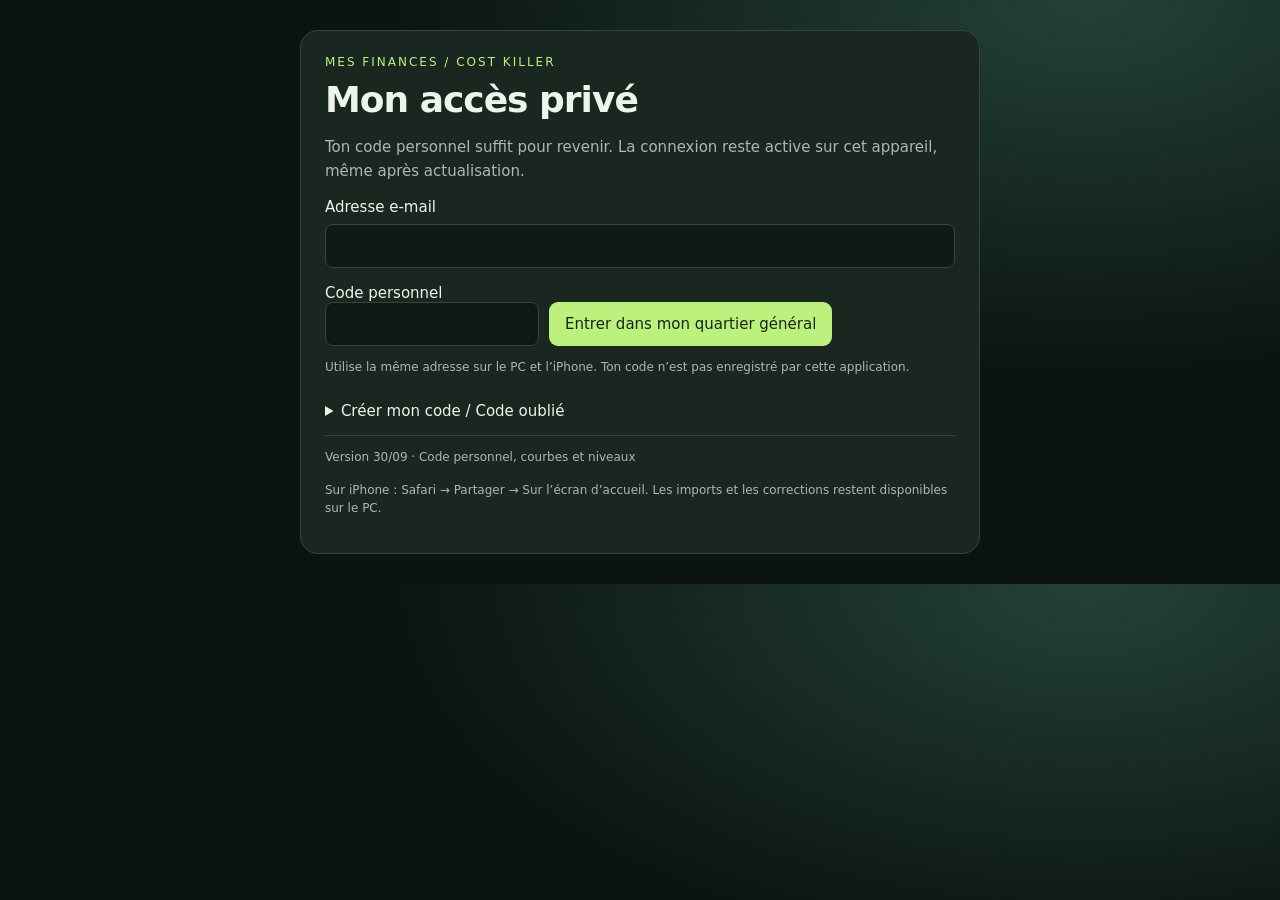
==== finances/index.html @ b9b63da2 "Simplifier la connexion par code et publier les courbes Cost Killer" ====
<!doctype html><html lang="fr"><meta charset="utf-8"><meta name="viewport" content="width=device-width,initial-scale=1,viewport-fit=cover"><title>Mon quartier général · Finance perso</title>
<meta http-equiv="Content-Security-Policy" content="default-src 'self'; script-src 'self' 'unsafe-inline'; style-src 'self' 'unsafe-inline'; connect-src 'self' https://odqbfcjollqjztolwjcs.supabase.co; img-src 'self' data:; object-src 'none'; base-uri 'none'"><meta name="referrer" content="no-referrer"><style>[hidden]{display:none!important}</style><meta name="theme-color" content="#101915">
<meta name="apple-mobile-web-app-capable" content="yes">
<meta name="apple-mobile-web-app-status-bar-style" content="black-translucent">
<meta name="apple-mobile-web-app-title" content="Mes finances">
<link rel="manifest" href="./manifest.webmanifest">
<link rel="apple-touch-icon" href="./apple-touch-icon.png">
<link rel="icon" type="image/png" href="./icon-192.png">
<style>
:root{color-scheme:dark;--bg:#101915;--card:#1a2721;--line:#34463b;--muted:#a8baaf;--mint:#bcf17e;--orange:#ffc180}*{box-sizing:border-box}body{margin:0;background:var(--bg);color:#edf4eb;font:15px system-ui,sans-serif}main{max-width:1360px;margin:auto;padding:32px}header{display:flex;justify-content:space-between;gap:22px;align-items:center}h1{font-size:36px;letter-spacing:-1px;margin:10px 0}h2{font-size:20px;margin:0 0 18px}h3{font-size:16px}p{line-height:1.6;color:var(--muted)}.eyebrow{font-size:12px;color:var(--mint);letter-spacing:2px;text-transform:uppercase}.pill{display:inline-block;border:1px solid var(--line);border-radius:24px;padding:7px 12px;color:var(--mint);font-size:12px}.cards{display:grid;grid-template-columns:repeat(4,1fr);gap:16px;margin:24px 0}.card,section{border:1px solid var(--line);border-radius:18px;padding:24px;background:var(--card)}.value{font-size:30px;font-weight:650;margin:12px 0 6px}.small{font-size:12px;color:var(--muted);line-height:1.5}.accent{color:var(--mint)}.warning{color:var(--orange)}.grid{display:grid;grid-template-columns:1.25fr 1fr;gap:20px;margin-bottom:20px}section{margin-bottom:20px}.grid section{margin:0}button,.button{font:inherit;background:var(--mint);border:0;color:#192415;border-radius:9px;padding:11px 16px;cursor:pointer;text-decoration:none;display:inline-block}button.secondary,.button.secondary{background:transparent;border:1px solid var(--line);color:#edf4eb}select,input{font:inherit;background:#101915;color:#edf4eb;border:1px solid var(--line);padding:9px;border-radius:8px;max-width:100%}.controls{display:flex;gap:10px;align-items:center;flex-wrap:wrap}.row{display:flex;justify-content:space-between;gap:12px;align-items:center}.bar{height:8px;background:#0c1510;border-radius:9px;margin:9px 0 18px;overflow:hidden}.bar i{height:100%;display:block;background:var(--mint)}table{border-collapse:collapse;width:100%;font-size:13px}td,th{text-align:left;border-bottom:1px solid var(--line);padding:12px 9px;vertical-align:top}th{color:var(--muted);font-weight:500}.scroll{overflow:auto;max-height:580px}td.amount{text-align:right;white-space:nowrap}td.label{min-width:240px;max-width:460px}details{border-bottom:1px solid var(--line);padding:12px 0}summary{cursor:pointer;line-height:1.5}#message{position:sticky;top:8px;z-index:3;background:#334b31;border-radius:9px;padding:12px;display:none}.quest{padding:14px 0;border-bottom:1px solid var(--line)}.quest span{font-size:12px;color:var(--orange)}.muted{color:var(--muted)}footer{color:var(--muted);font-size:12px;padding:8px 0 30px}a{color:var(--mint)}@media(max-width:900px){.cards{grid-template-columns:repeat(2,1fr)}.grid{grid-template-columns:1fr}header{align-items:flex-start;flex-direction:column}main{padding:18px}h1{font-size:28px}}

body{background:radial-gradient(ellipse at 85% 0%,#234235 0,transparent 45%),#0c1412}
.command{display:grid;grid-template-columns:1.45fr 1fr;gap:28px;background:linear-gradient(120deg,#203d30,#182723);border-color:#567047;margin-top:24px;position:relative;overflow:hidden}.command h2{font-size:32px;letter-spacing:-1px;margin:12px 0}.rank-icon{font-size:42px;display:inline-grid;place-items:center;width:78px;height:78px;border-radius:22px;background:#bcf17e20;border:1px solid #bcf17e66;color:var(--mint)}.rank-header{display:flex;gap:18px;align-items:center}.xp-track{height:13px;margin:16px 0 10px}.xp-track i{background:linear-gradient(90deg,#59cba2,#c9f788);transition:width .6s}.rank-path{display:flex;gap:8px;flex-wrap:wrap;margin-top:20px}.rank-step{padding:8px 10px;border-radius:8px;color:#a8baaf;border:1px solid #ffffff20;font-size:12px}.rank-step.unlocked{color:var(--mint);background:#bcf17e13;border-color:#bcf17e55}.game-stats{display:grid;grid-template-columns:1fr 1fr;gap:12px;align-content:center}.game-stat{padding:16px;background:#09171166;border-radius:12px}.game-stat strong{font-size:25px;display:block;margin:6px 0}.game-stat .small{font-size:11px}.chart-layout{display:grid;grid-template-columns:minmax(0,2fr) minmax(240px,1fr);gap:20px}.chart-wrap{min-width:0}.finance-chart{width:100%;height:auto;display:block;min-height:200px}.legend{display:flex;gap:18px;flex-wrap:wrap;font-size:12px;margin-bottom:15px}.legend span:before{content:'';display:inline-block;width:9px;height:9px;border-radius:50%;background:var(--series);margin-right:7px}.quest-deck{display:grid;grid-template-columns:repeat(3,minmax(0,1fr));gap:15px}.quest-card{border:1px solid #46624e;border-radius:14px;padding:20px;background:linear-gradient(160deg,#22352b,#17241f);display:flex;flex-direction:column}.quest-card h3{font-size:20px;margin:12px 0 0}.quest-card p{flex:1}.quest-card .button{align-self:flex-start}.quest-number{color:var(--mint);font-size:12px;letter-spacing:2px}.game-note{font-size:12px;color:var(--muted)}.chart-point{cursor:help}.chart-point:hover{r:6}.chart-summary{border-left:2px solid var(--mint);padding-left:18px;margin-top:22px}.chart-summary strong{font-size:24px;display:block;margin-top:6px}
@media(max-width:900px){.command,.chart-layout{grid-template-columns:1fr}.quest-deck{grid-template-columns:1fr}.command h2{font-size:26px}.game-stats{grid-template-columns:repeat(2,minmax(0,1fr))}}@media(prefers-reduced-motion:reduce){.xp-track i{transition:none}}
</style>
<link rel="stylesheet" href="./mobile.css">
<section id="cloud-login" style="max-width:680px;margin:30px auto">
<div class="eyebrow">Mes finances / Cost Killer</div><h1>Mon accès privé</h1>
<p id="login-help">Ton code personnel suffit pour revenir. La connexion reste active sur cet appareil, même après actualisation.</p>
<form id="email-form"><label for="email">Adresse e-mail</label><input id="email" type="email" autocomplete="username" required style="display:block;margin:8px 0 16px;width:100%"><label for="password">Code personnel</label><div class="controls"><input id="password" type="password" autocomplete="current-password" required><button>Entrer dans mon quartier général</button></div><p class="small">Utilise la même adresse sur le PC et l’iPhone. Ton code n’est pas enregistré par cette application.</p></form>
<details id="recover-panel"><summary>Créer mon code / Code oublié</summary><p class="small">Une validation par e-mail permet de choisir ton code une première fois ou de le remplacer. Ensuite, aucun e-mail à chaque connexion. Renseigne ton adresse ci-dessus.</p><button id="recover-code" class="secondary">Recevoir la validation initiale</button></details>
<form id="setup-form" hidden><h2>Choisir mon code personnel</h2><p class="small">Au moins 8 caractères. Tu peux utiliser des chiffres et des lettres.</p><label for="new-code">Nouveau code personnel</label><input id="new-code" type="password" autocomplete="new-password" minlength="8" required style="display:block;margin:8px 0"><label for="confirm-code">Confirmer le code</label><input id="confirm-code" type="password" autocomplete="new-password" minlength="8" required style="display:block;margin:8px 0"><button>Enregistrer mon code</button></form>
<div id="session-tools" hidden><p id="cloud-account"></p><p id="cloud-freshness"></p><div class="controls"><button id="refresh-cloud">Actualiser</button><button id="sync-cloud" hidden>Synchroniser les données du PC</button><button id="change-code" class="secondary">Changer mon code</button><button id="logout-cloud" class="secondary">Déconnexion</button></div></div>
<p class="small">Version 30/09 · Code personnel, courbes et niveaux</p>
<p id="cloud-status" role="status"></p><p class="small">Sur iPhone : Safari → Partager → Sur l’écran d’accueil. Les imports et les corrections restent disponibles sur le PC.</p></section><main id="overview" hidden><header><div><div class="eyebrow">Mes finances / Cost Killer</div><h1>Mon quartier général</h1><p>Comprendre mes dépenses. Faire progresser mon épargne.</p></div><div><span class="pill" id="access-kind">Consultation privée</span><p id="freshness"></p></div></header>

<div class="controls"><label for="month">Période</label><select id="month"></select></div><p id="message" role="status"></p>
<section class="command" aria-label="Progression Cost Killer"><div><div class="eyebrow">Ta campagne · reprendre le contrôle</div><div class="rank-header"><span class="rank-icon" aria-hidden="true">✦</span><div><h2 id="rank-name"></h2><span class="small" id="rank-subtitle"></span></div></div><div class="bar xp-track"><i id="rank-bar"></i></div><div class="row small"><span id="rank-xp"></span><span id="rank-next"></span></div><div class="rank-path" id="rank-path"></div><details><summary class="small">Comment progresser ?</summary><p class="small">Barème d’essai : 20 XP par mois de clôture importé, 10 XP par règle de classement créée (plafond : 200 XP pour les règles). Un mois n’est compté qu’une fois, même avec plusieurs comptes. Les points mesurent le suivi, jamais le montant de tes revenus. Paliers : 0, 100, 300 et 600 XP.</p></details></div><div class="game-stats"><div class="game-stat"><span class="small">MOIS DOCUMENTÉS</span><strong id="game-months"></strong><span class="small">Historique importé</span></div><div class="game-stat"><span class="small">RÈGLES APPRISES</span><strong id="game-rules"></strong><span class="small">Ton classement s’affine</span></div><div class="game-stat"><span class="small">SÉRIE D’ÉPARGNE</span><strong>À confirmer</strong><span class="small">Livrets nécessaires</span></div><div class="game-stat"><span class="small">FUITES COLMATÉES</span><strong>À confirmer</strong><span class="small">Économies réelles à valider</span></div></div></section>
<section><div class="row"><h2>Ton argent en mouvement</h2><span class="pill">12 derniers mois affichés</span></div><div class="chart-layout"><div class="chart-wrap"><div class="legend"><span style="--series:#bcf17e">Ressources</span><span style="--series:#ffc180">Sorties</span><span style="--series:#85bffa">Cible d’épargne 10 %</span></div><div id="game-chart"></div><p id="chart-reading" class="small" role="status">Sélectionne un point pour afficher son montant.</p><p class="small">Le dernier mois peut être incomplet : ne compare pas sa baisse à un mois entier. Sorties hors virements propres, avant remboursements. Les mois incomplets sont signalés dans le détail ci-dessous.</p></div><div><div class="eyebrow">Cap sur l’épargne</div><h2>Chaque mois compte.</h2><p>Observe l’écart entre les ressources et les sorties. La ligne bleue représente ta cible, pas une épargne déjà réalisée.</p><div class="chart-summary"><span class="small">CIBLE SUR LA PÉRIODE SÉLECTIONNÉE</span><strong id="game-target"></strong></div><p class="small" id="game-period"></p></div></div></section>
<section id="priority-quests"><div class="row"><h2>Ton prochain coup à jouer</h2><span class="pill">3 quêtes prioritaires</span></div><div class="quest-deck" id="game-quests"></div><p class="game-note">Les quêtes proposent une vérification : aucun gain n’est comptabilisé avant confirmation.</p></section>
<div class="cards"><div class="card"><div class="small">SOLDE DU DERNIER RELEVÉ</div><div class="value accent" id="balance">—</div><div class="small" id="balanceDate"></div></div><div class="card"><div class="small">RESSOURCES DE LA PÉRIODE</div><div class="value" id="income">—</div><div class="small">Hors virements propres et remboursements d’achats</div></div><div class="card"><div class="small">SORTIES À QUALIFIER / DÉPENSES</div><div class="value" id="expense">—</div><div class="small" id="refund"></div></div><div class="card"><div class="small">OBJECTIF D’ÉPARGNE</div><div class="value accent" id="target">10 %</div><div class="small">10 % des ressources · assiette provisoire</div></div></div>
<div class="grid"><section><div class="row"><h2>Où va l’argent ?</h2><span class="pill">Classement provisoire</span></div><div id="categories"></div><p class="small">Les virements propres sont exclus des dépenses. Les virements sortants non identifiés restent à qualifier.</p></section><section id="mission"><h2>Mission : épargner 10 %</h2><p>Les relevés de livrets sont nécessaires pour valider l’épargne nette et débloquer les séries de mois réussis.</p><div class="row"><span>Virements nets sortants vers comptes propres</span><strong id="savings">—</strong></div><p class="small">Indicateur provisoire : ce montant peut être négatif en cas de retours d’argent. Il ne prouve pas une hausse du patrimoine.</p><div class="bar"><i style="width:0%"></i></div><span class="pill">Progression non certifiée</span><div class="quest"><strong>Fonds d’urgence</strong><p class="small">Objectif à définir.</p></div><div class="quest"><strong>Projet personnel & réduction des abonnements</strong><p class="small">Montant, échéance et cible à définir.</p></div><p class="small">Reste à vivre réel et projection à 30/60/90 jours : à activer après validation des charges et des revenus récurrents.</p></section></div>
<section><h2>Évolution mensuelle</h2><p class="small">Regroupement par date comptable. Les premier et dernier mois calendaires sont partiels. Les remboursements d’achats sont affichés séparément.</p><div class="scroll"><table><thead><tr><th>Mois</th><th>Ressources</th><th>Sorties hors virements propres</th><th>Remboursements achats</th><th>Objectif 10 %</th></tr></thead><tbody id="monthly"></tbody></table></div></section>
<div class="grid"><section id="quests"><h2>Quêtes de vérification</h2><p class="small">Signaux à examiner, sans conclure à une fraude ni à un abonnement inutile.</p><div id="alerts"></div></section><section><h2>Paiements périodiques probables</h2><p class="small">Au moins trois observations. Coût annualisé au dernier montant, sans garantie de reconduction. PayPal peut regrouper plusieurs achats.</p><div id="recurrences"></div></section></div>
<section><h2>Top 10 bénéficiaires des sorties</h2><p class="small">Sur tout l’historique, avant remboursements. Inclut les virements à qualifier : tous les bénéficiaires ne sont pas des marchands.</p><div id="merchants"></div></section>
<section id="ledger"><h2>Opérations</h2><div class="controls"><input id="search" placeholder="Rechercher un marchand ou un libellé" aria-label="Rechercher"><select id="catfilter" aria-label="Filtrer par catégorie"><option value="">Toutes les catégories</option></select><span class="small" id="count"></span></div><p class="small">Les corrections et les imports se font dans l’application sur le PC, puis sont synchronisés ici.</p><div class="scroll"><table><thead><tr><th>Date comptable</th><th>Libellé</th><th>Montant</th><th>Catégorie</th></tr></thead><tbody id="operations"></tbody></table></div></section>
<section><h2>Contrôle des relevés</h2><div class="scroll"><table><thead><tr><th>Relevé</th><th>Solde initial</th><th>Crédits</th><th>Débits</th><th>Solde final</th><th>Écart</th></tr></thead><tbody id="checks"></tbody></table></div></section><footer>Consultation des dernières données synchronisées. Les PDF restent sur le PC. Seul le format de compte courant inspecté est accepté. Les seuils des alertes sont provisoires : doublons possibles sur 3 jours, hausses supérieures à 1 € et 5 %, petits paiements de 5 € ou moins observés au moins trois fois. Aucune action bancaire automatisée.</footer></main><nav hidden id="mobile-nav" aria-label="Navigation principale"><a href="#overview">Vue d’ensemble</a><a href="#mission">Épargne</a><a href="#priority-quests">Quêtes</a><a href="#ledger">Opérations</a></nav>
<script>
const $=s=>document.getElementById(s),esc=s=>String(s??'').replace(/[&<>"']/g,c=>({'&':'&amp;','<':'&lt;','>':'&gt;','"':'&quot;',"'":'&#39;'}[c]));
const euro=n=>new Intl.NumberFormat('fr-FR',{style:'currency',currency:'EUR'}).format((n||0)/100),date=s=>s?s.split('-').reverse().join('/'):'—',month=s=>new Date(s+'-15T12:00:00').toLocaleDateString('fr-FR',{month:'long',year:'numeric'});let data;
function notice(s){$('message').textContent=s;$('message').style.display='block'}

function gameProgress(d){const months=new Set((d.statements||[]).map(s=>s.end.slice(0,7))).size,rules=Math.max(0,Number(d.rules)||0),xp=months*20+Math.min(rules,20)*10;const thresholds=[0,100,300,600],names=['Éclaireur','Gestionnaire','Cost Killer','Bâtisseur'];let index=0;thresholds.forEach((t,i)=>{if(xp>=t)index=i});return {months,rules,xp,level:index+1,name:names[index],names,thresholds,floor:thresholds[index],next:thresholds[index+1]??null};}
function gameChart(entries){if(!entries.length)return '<p>Importe un relevé pour démarrer ta courbe.</p>';const series=[['income','#bcf17e','Ressources'],['expense','#ffc180','Sorties'],['target','#85bffa','Cible 10 %']];const values=entries.flatMap(([,m])=>[m.income||0,m.expense||0,Math.max(0,m.income||0)*.1]);const low=Math.min(0,...values),high=Math.max(100,...values),range=high-low;const x=i=>65+i*630/Math.max(1,entries.length-1),y=v=>220-(v-low)*185/range;
let svg='<svg class="finance-chart" viewBox="0 0 740 270" role="img" aria-label="Évolution mensuelle des ressources, sorties et objectif d’épargne"><title>Montants en euros ; valeurs détaillées dans le tableau Évolution mensuelle</title>';
for(let i=0;i<4;i++){const v=low+range*i/3;svg+=`<line x1="65" x2="705" y1="${y(v)}" y2="${y(v)}" stroke="#ffffff15"/><text x="55" y="${y(v)+4}" text-anchor="end" fill="#a8baaf" font-size="11">${esc(new Intl.NumberFormat('fr-FR',{maximumFractionDigits:0}).format(v/100))} €</text>`;}
for(const [key,color,label] of series){const value=m=>key==='target'?Math.max(0,m.income||0)*.1:(m[key]||0);svg+=`<polyline fill="none" stroke="${color}" stroke-width="3" ${key==='target'?'stroke-dasharray="5 6"':''} points="${entries.map(([,m],i)=>x(i)+','+y(value(m))).join(' ')}"/>`;svg+=entries.map(([k,m],i)=>`<circle class="chart-point" tabindex="0" role="img" aria-label="${esc(month(k)+' : '+label+' '+euro(value(m)))}" cx="${x(i)}" cy="${y(value(m))}" r="4" fill="${color}"><title>${esc(month(k)+' · '+label+' : '+euro(value(m)))}</title></circle>`).join('');}
svg+=entries.map(([k],i)=>`<text x="${x(i)}" y="250" text-anchor="middle" fill="#a8baaf" font-size="10">${k.slice(5)}/${k.slice(2,4)}</text>`).join('');return svg+'</svg>';}
function renderGame(){const p=gameProgress(data);$('rank-name').textContent=`Niveau ${p.level} · ${p.name}`;$('rank-subtitle').textContent='Ton expérience de gestion';$('rank-xp').textContent=p.xp+' XP cumulés';$('rank-next').textContent=p.next?(p.next-p.xp)+' XP avant le prochain niveau':'Dernier palier atteint';const percent=p.next?100*(p.xp-p.floor)/(p.next-p.floor):100;$('rank-bar').style.width=percent+'%';$('rank-bar').parentElement.setAttribute('aria-label',Math.round(percent)+' % vers le prochain niveau');$('rank-path').innerHTML=p.names.map((n,i)=>`<span class="rank-step ${i<p.level?'unlocked':''}">${i+1} · ${n}</span>`).join('');$('game-months').textContent=p.months;$('game-rules').textContent=p.rules;$('game-chart').innerHTML=gameChart(Object.entries(data.monthly).sort(([a],[b])=>a.localeCompare(b)).slice(-12));$('game-chart').onclick=e=>{const point=e.target.closest('.chart-point');if(point)$('chart-reading').textContent=point.getAttribute('aria-label')};$('game-chart').onfocusin=$('game-chart').onclick;$('game-target').textContent=$('target').textContent;$('game-period').textContent=$('month').value?month($('month').value):'Cumul sur tout l’historique';
const selected=$('month').value,ops=data.operations.filter(o=>!selected||o.date.startsWith(selected));const fees=ops.filter(o=>o.amount<0&&/frais bancaires/i.test(o.category)).reduce((a,o)=>a-o.amount,0);const recent=data.alerts.filter(a=>!selected||(a.date||'').startsWith(selected));const q=[['01 · COMPLÉTER LA CARTE','Retrouver tes livrets','Rapprocher les transferts pour mesurer ton épargne réelle et valider la cible de 10 %.','Voir la mission','#mission'],['02 · TRAQUER LES FUITES','Examiner les frais bancaires',fees?euro(fees)+' de frais repérés sur la période. Vérifie leur origine et les possibilités de réduction.':'Vérifie les frais et les paiements périodiques dans ton historique.','Explorer les opérations','#ledger'],['03 · LEVER LE DOUTE',recent.length?recent[0].title:'Faire le point sur tes abonnements',recent.length?recent[0].detail:'Passe en revue les paiements périodiques : lesquels souhaites-tu vraiment conserver ?','Voir les signaux','#quests']];$('game-quests').innerHTML=q.map(([n,t,d,b,href])=>`<article class="quest-card"><span class="quest-number">${esc(n)}</span><h3>${esc(t)}</h3><p class="small">${esc(d)}</p><a class="button secondary" href="${href}">${esc(b)}</a></article>`).join('');}

function render(){const selected=$('month').value;const o=data.operations.filter(o=>!selected||o.date.startsWith(selected));const sum=(kind,sign)=>o.filter(o=>o.kind===kind&&(!sign||o.amount*sign>0)).reduce((s,o)=>s+o.amount,0);const income=sum('income'),spent=-sum('expense',-1),refund=sum('refund');$('balance').textContent=euro(data.balance);$('balanceDate').textContent='Au '+date(data.last_date)+' · ne représente pas le solde en temps réel';$('freshness').textContent=`${data.statements.length} relevés vérifiés · données au ${date(data.last_date)}`;$('income').textContent=euro(income);$('expense').textContent=euro(spent);$('refund').textContent='Remboursements d’achats : '+euro(refund);$('target').textContent=euro(Math.max(0,income)*.1);$('savings').textContent=euro(-sum('transfer'));
const cats={};o.filter(o=>o.kind==='expense'&&o.amount<0).forEach(o=>cats[o.category]=(cats[o.category]||0)-o.amount);$('categories').innerHTML=Object.entries(cats).sort((a,b)=>b[1]-a[1]).map(([k,v])=>`<div class="row"><span>${esc(k)}</span><strong>${euro(v)}</strong></div><div class="bar"><i style="width:${spent?v/spent*100:0}%"></i></div>`).join('')||'<p>Aucune sortie sur cette période.</p>';
$('monthly').innerHTML=Object.entries(data.monthly).map(([k,m])=>`<tr><td>${month(k)}</td><td>${euro(m.income)}</td><td>${euro(m.expense)}</td><td>${euro(m.refund)}</td><td>${euro(Math.max(0,m.income)*.1)}</td></tr>`).join('');
$('alerts').innerHTML=`<div class="quest"><span>PRIORITÉ · DONNÉES</span><h3>Ajouter les relevés de livrets</h3><p class="small">Rapprocher les transferts et vérifier l’épargne nette.</p></div>`+data.alerts.map(a=>`<details><summary>${esc(a.title)} <span class="small">${date(a.date)}</span></summary><p>${esc(a.detail)}</p></details>`).join('');
$('recurrences').innerHTML=data.recurrences.map(r=>`<details><summary>${esc(r.name)}<br><strong>${euro(r.amount)}</strong> <span class="small">· ${esc(r.frequency)} · ${euro(r.annual)}/an ${r.active?'':'· ancienne'}</span></summary><p class="small">Première observation : ${date(r.first)}. ${r.count} observations.</p>${r.history.map(h=>`<div class="row small"><span>${date(h.date)}</span><span>${euro(h.amount)}</span></div>`).join('')}</details>`).join('');
$('merchants').innerHTML=Object.entries(data.merchants).map(([k,v])=>`<div class="row quest"><span>${esc(k)}</span><strong>${euro(v)}</strong></div>`).join('');
$('checks').innerHTML=data.statements.map(s=>`<tr><td>${date(s.end)}</td><td>${euro(s.opening)}</td><td>${euro(s.credit)}</td><td>${euro(s.debit)}</td><td>${euro(s.closing)}</td><td class="accent">${euro(s.opening+s.credit-s.debit-s.closing)}</td></tr>`).join('');renderOps();renderGame()}
function renderOps(){const query=$('search').value.toLocaleLowerCase('fr'),category=$('catfilter').value,selected=$('month').value;const ops=data.operations.filter(o=>(!selected||o.date.startsWith(selected))&&(!category||o.category===category)&&o.label.toLocaleLowerCase('fr').includes(query)).reverse();$('count').textContent=`${ops.length} opérations · ${data.rules} règles apprises`;$('operations').innerHTML=ops.map(o=>`<tr><td>${date(o.date)}<div class="small">Op. ${date(o.operation_date)}<br>Valeur ${date(o.value_date)}</div></td><td class="label">${esc(o.merchant)}<details><summary class="small">Détail du relevé</summary>${esc(o.label)}</details></td><td class="amount ${o.amount>=0?'accent':''}">${euro(o.amount)}</td><td><select disabled aria-label="Catégorie de l’opération ${o.id}" data-id="${o.id}">${data.category_options.map(c=>`<option${c===o.category?' selected':''}>${esc(c)}</option>`).join('')}</select></td></tr>`).join('')}
</script><script src="./config.js"></script><script src="./client.js"></script><script src="./ui.js"></script></html>
---- finances/mobile.css ----
html{scroll-behavior:smooth;scroll-padding-top:20px}main{padding-bottom:110px}.grid>*{min-width:0}button,.button,select,input{min-height:44px}#mobile-nav{display:flex;gap:8px;position:fixed;bottom:16px;left:50%;transform:translateX(-50%);background:#18281ff5;border:1px solid var(--line);border-radius:18px;padding:8px;z-index:5;box-shadow:0 8px 30px #0006}#mobile-nav a{color:var(--muted);text-decoration:none;text-align:center;padding:10px 20px;border-radius:11px;font-size:13px}#mobile-nav a:hover,#mobile-nav a:focus{background:#34463b;color:var(--mint)}#install-panel{margin:20px 0;padding:18px;border:1px solid var(--line);border-radius:14px}#install-panel summary{color:var(--mint)}#install-panel p{margin:10px 0}#connection{display:none;background:#503b24;border:1px solid #90704a;padding:15px;border-radius:12px;margin:18px 0}#connection.visible{display:block}#connection button{margin-left:10px}#private-url{word-break:break-all}#startdeck-help{font-size:14px}#install-native[hidden]{display:none}.mobile-only{display:none}
@media(max-width:600px){main{padding:calc(18px + env(safe-area-inset-top)) 16px calc(105px + env(safe-area-inset-bottom))}h1{font-size:30px}header p{margin:8px 0}.cards{gap:10px}.card{padding:15px 12px}.value{font-size:clamp(21px,6vw,27px)}.small{font-size:12px}.card .small{overflow-wrap:anywhere}.grid{gap:14px}section{padding:18px;border-radius:15px}input,select{font-size:16px}#search,#catfilter{width:100%}.row{align-items:flex-start}.row>span{min-width:0;overflow-wrap:anywhere}.row>strong{flex-shrink:0}#mobile-nav{bottom:calc(9px + env(safe-area-inset-bottom));width:calc(100% - 24px);justify-content:space-around;gap:0}#mobile-nav a{padding:10px 7px;flex:1;font-size:12px}.mobile-only{display:block}#ledger .scroll{max-height:none;overflow:visible}#ledger table,#ledger tbody{display:block}#ledger thead{display:none}#ledger tr{display:grid;grid-template-columns:1fr auto;border:1px solid var(--line);border-radius:12px;margin:12px 0;padding:12px;gap:8px}#ledger td{display:block;border:0;padding:0;min-width:0;max-width:none}#ledger td:nth-child(1){grid-column:1;font-size:12px;color:var(--muted)}#ledger td:nth-child(1) .small{display:none}#ledger td:nth-child(2){grid-column:1 / -1;grid-row:2;overflow-wrap:anywhere}#ledger td:nth-child(3){grid-column:2;grid-row:1;font-weight:650}#ledger td:nth-child(4){grid-column:1 / -1;grid-row:3}#ledger select{width:100%}#ledger details{padding:8px 0}#message{top:env(safe-area-inset-top)}#install-panel .controls button{width:100%}}
@media(prefers-reduced-motion:reduce){html{scroll-behavior:auto}}

.cards{grid-template-columns:repeat(4,minmax(0,1fr))}.card{min-width:0}@media(max-width:900px){.cards{grid-template-columns:repeat(2,minmax(0,1fr))}}
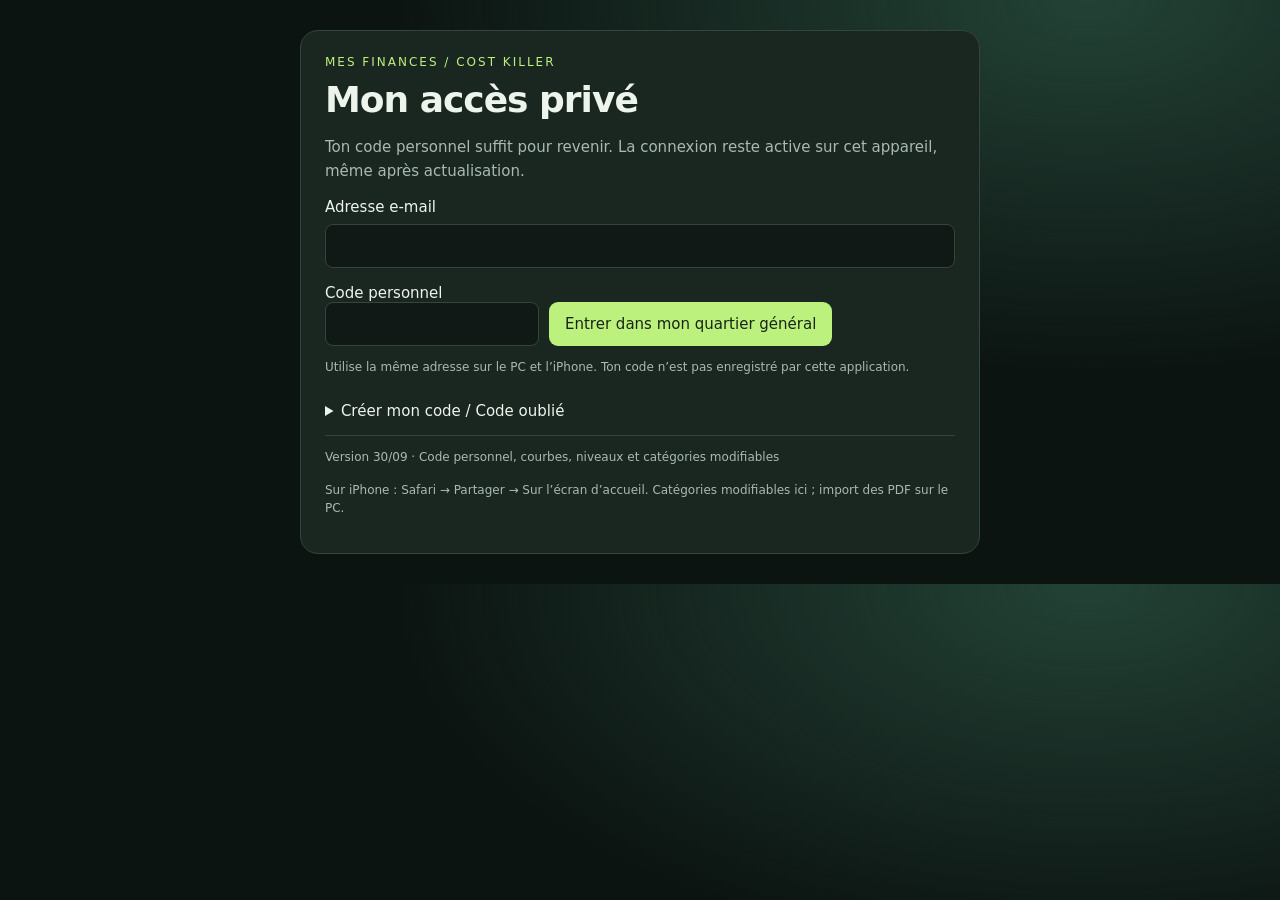
==== commit 00682828: "Clarify mobile categorization help" ====
--- a/finances/index.html
+++ b/finances/index.html
@@ -21,8 +21,8 @@
 <details id="recover-panel"><summary>Créer mon code / Code oublié</summary><p class="small">Une validation par e-mail permet de choisir ton code une première fois ou de le remplacer. Ensuite, aucun e-mail à chaque connexion. Renseigne ton adresse ci-dessus.</p><button id="recover-code" class="secondary">Recevoir la validation initiale</button></details>
 <form id="setup-form" hidden><h2>Choisir mon code personnel</h2><p class="small">Au moins 8 caractères. Tu peux utiliser des chiffres et des lettres.</p><label for="new-code">Nouveau code personnel</label><input id="new-code" type="password" autocomplete="new-password" minlength="8" required style="display:block;margin:8px 0"><label for="confirm-code">Confirmer le code</label><input id="confirm-code" type="password" autocomplete="new-password" minlength="8" required style="display:block;margin:8px 0"><button>Enregistrer mon code</button></form>
 <div id="session-tools" hidden><p id="cloud-account"></p><p id="cloud-freshness"></p><div class="controls"><button id="refresh-cloud">Actualiser</button><button id="sync-cloud" hidden>Synchroniser les données du PC</button><button id="change-code" class="secondary">Changer mon code</button><button id="logout-cloud" class="secondary">Déconnexion</button></div></div>
-<p class="small">Version 30/09 · Code personnel, courbes et niveaux</p>
-<p id="cloud-status" role="status"></p><p class="small">Sur iPhone : Safari → Partager → Sur l’écran d’accueil. Les imports et les corrections restent disponibles sur le PC.</p></section><main id="overview" hidden><header><div><div class="eyebrow">Mes finances / Cost Killer</div><h1>Mon quartier général</h1><p>Comprendre mes dépenses. Faire progresser mon épargne.</p></div><div><span class="pill" id="access-kind">Consultation privée</span><p id="freshness"></p></div></header>
+<p class="small">Version 30/09 · Code personnel, courbes, niveaux et catégories modifiables</p>
+<p id="cloud-status" role="status"></p><p class="small">Sur iPhone : Safari → Partager → Sur l’écran d’accueil. Catégories modifiables ici ; import des PDF sur le PC.</p></section><main id="overview" hidden><header><div><div class="eyebrow">Mes finances / Cost Killer</div><h1>Mon quartier général</h1><p>Comprendre mes dépenses. Faire progresser mon épargne.</p></div><div><span class="pill" id="access-kind">Consultation privée</span><p id="freshness"></p></div></header>
 
 <div class="controls"><label for="month">Période</label><select id="month"></select></div><p id="message" role="status"></p>
 <section class="command" aria-label="Progression Cost Killer"><div><div class="eyebrow">Ta campagne · reprendre le contrôle</div><div class="rank-header"><span class="rank-icon" aria-hidden="true">✦</span><div><h2 id="rank-name"></h2><span class="small" id="rank-subtitle"></span></div></div><div class="bar xp-track"><i id="rank-bar"></i></div><div class="row small"><span id="rank-xp"></span><span id="rank-next"></span></div><div class="rank-path" id="rank-path"></div><details><summary class="small">Comment progresser ?</summary><p class="small">Barème d’essai : 20 XP par mois de clôture importé, 10 XP par règle de classement créée (plafond : 200 XP pour les règles). Un mois n’est compté qu’une fois, même avec plusieurs comptes. Les points mesurent le suivi, jamais le montant de tes revenus. Paliers : 0, 100, 300 et 600 XP.</p></details></div><div class="game-stats"><div class="game-stat"><span class="small">MOIS DOCUMENTÉS</span><strong id="game-months"></strong><span class="small">Historique importé</span></div><div class="game-stat"><span class="small">RÈGLES APPRISES</span><strong id="game-rules"></strong><span class="small">Ton classement s’affine</span></div><div class="game-stat"><span class="small">SÉRIE D’ÉPARGNE</span><strong>À confirmer</strong><span class="small">Livrets nécessaires</span></div><div class="game-stat"><span class="small">FUITES COLMATÉES</span><strong>À confirmer</strong><span class="small">Économies réelles à valider</span></div></div></section>
@@ -33,9 +33,9 @@
 <section><h2>Évolution mensuelle</h2><p class="small">Regroupement par date comptable. Les premier et dernier mois calendaires sont partiels. Les remboursements d’achats sont affichés séparément.</p><div class="scroll"><table><thead><tr><th>Mois</th><th>Ressources</th><th>Sorties hors virements propres</th><th>Remboursements achats</th><th>Objectif 10 %</th></tr></thead><tbody id="monthly"></tbody></table></div></section>
 <div class="grid"><section id="quests"><h2>Quêtes de vérification</h2><p class="small">Signaux à examiner, sans conclure à une fraude ni à un abonnement inutile.</p><div id="alerts"></div></section><section><h2>Paiements périodiques probables</h2><p class="small">Au moins trois observations. Coût annualisé au dernier montant, sans garantie de reconduction. PayPal peut regrouper plusieurs achats.</p><div id="recurrences"></div></section></div>
 <section><h2>Top 10 bénéficiaires des sorties</h2><p class="small">Sur tout l’historique, avant remboursements. Inclut les virements à qualifier : tous les bénéficiaires ne sont pas des marchands.</p><div id="merchants"></div></section>
-<section id="ledger"><h2>Opérations</h2><div class="controls"><input id="search" placeholder="Rechercher un marchand ou un libellé" aria-label="Rechercher"><select id="catfilter" aria-label="Filtrer par catégorie"><option value="">Toutes les catégories</option></select><span class="small" id="count"></span></div><p class="small">Les corrections et les imports se font dans l’application sur le PC, puis sont synchronisés ici.</p><div class="scroll"><table><thead><tr><th>Date comptable</th><th>Libellé</th><th>Montant</th><th>Catégorie</th></tr></thead><tbody id="operations"></tbody></table></div></section>
+<section id="ledger"><h2>Opérations</h2><div class="controls"><input id="search" placeholder="Rechercher un marchand ou un libellé" aria-label="Rechercher"><select id="catfilter" aria-label="Filtrer par catégorie"><option value="">Toutes les catégories</option></select><span class="small" id="count"></span></div><p class="small">Choisis une catégorie sur chaque opération : la correction est enregistrée dans ton compte privé. Le PC récupère ces corrections et apprend les règles à la prochaine synchronisation.</p><div class="scroll"><table><thead><tr><th>Date comptable</th><th>Libellé</th><th>Montant</th><th>Catégorie</th></tr></thead><tbody id="operations"></tbody></table></div></section>
 <section><h2>Contrôle des relevés</h2><div class="scroll"><table><thead><tr><th>Relevé</th><th>Solde initial</th><th>Crédits</th><th>Débits</th><th>Solde final</th><th>Écart</th></tr></thead><tbody id="checks"></tbody></table></div></section><footer>Consultation des dernières données synchronisées. Les PDF restent sur le PC. Seul le format de compte courant inspecté est accepté. Les seuils des alertes sont provisoires : doublons possibles sur 3 jours, hausses supérieures à 1 € et 5 %, petits paiements de 5 € ou moins observés au moins trois fois. Aucune action bancaire automatisée.</footer></main><nav hidden id="mobile-nav" aria-label="Navigation principale"><a href="#overview">Vue d’ensemble</a><a href="#mission">Épargne</a><a href="#priority-quests">Quêtes</a><a href="#ledger">Opérations</a></nav>
-<script>
+<script>const LOCAL_TOKEN="__LOCAL_TOKEN__";const CATEGORY_KINDS={"À classer": "expense", "Crédits / prêt à la consommation": "expense", "Alimentation": "expense", "Transport": "expense", "Abonnements": "expense", "Loisirs": "expense", "Santé": "expense", "Achats / équipement": "expense", "Assurances": "expense", "Frais bancaires": "expense", "Impôts / taxes": "expense", "Trading / à qualifier": "expense", "Virement sortant / à qualifier": "expense", "Virements internes / épargne": "transfer", "Virements propres / à confirmer": "transfer", "Ressources / sociétés à qualifier": "income", "Hors périmètre personnel": "excluded", "Revenus / à qualifier": "income", "Remboursements santé": "income", "Dépôts espèces / à qualifier": "income", "Remboursements achats": "refund"};
 const $=s=>document.getElementById(s),esc=s=>String(s??'').replace(/[&<>"']/g,c=>({'&':'&amp;','<':'&lt;','>':'&gt;','"':'&quot;',"'":'&#39;'}[c]));
 const euro=n=>new Intl.NumberFormat('fr-FR',{style:'currency',currency:'EUR'}).format((n||0)/100),date=s=>s?s.split('-').reverse().join('/'):'—',month=s=>new Date(s+'-15T12:00:00').toLocaleDateString('fr-FR',{month:'long',year:'numeric'});let data;
 function notice(s){$('message').textContent=s;$('message').style.display='block'}
@@ -56,5 +56,5 @@
 $('recurrences').innerHTML=data.recurrences.map(r=>`<details><summary>${esc(r.name)}<br><strong>${euro(r.amount)}</strong> <span class="small">· ${esc(r.frequency)} · ${euro(r.annual)}/an ${r.active?'':'· ancienne'}</span></summary><p class="small">Première observation : ${date(r.first)}. ${r.count} observations.</p>${r.history.map(h=>`<div class="row small"><span>${date(h.date)}</span><span>${euro(h.amount)}</span></div>`).join('')}</details>`).join('');
 $('merchants').innerHTML=Object.entries(data.merchants).map(([k,v])=>`<div class="row quest"><span>${esc(k)}</span><strong>${euro(v)}</strong></div>`).join('');
 $('checks').innerHTML=data.statements.map(s=>`<tr><td>${date(s.end)}</td><td>${euro(s.opening)}</td><td>${euro(s.credit)}</td><td>${euro(s.debit)}</td><td>${euro(s.closing)}</td><td class="accent">${euro(s.opening+s.credit-s.debit-s.closing)}</td></tr>`).join('');renderOps();renderGame()}
-function renderOps(){const query=$('search').value.toLocaleLowerCase('fr'),category=$('catfilter').value,selected=$('month').value;const ops=data.operations.filter(o=>(!selected||o.date.startsWith(selected))&&(!category||o.category===category)&&o.label.toLocaleLowerCase('fr').includes(query)).reverse();$('count').textContent=`${ops.length} opérations · ${data.rules} règles apprises`;$('operations').innerHTML=ops.map(o=>`<tr><td>${date(o.date)}<div class="small">Op. ${date(o.operation_date)}<br>Valeur ${date(o.value_date)}</div></td><td class="label">${esc(o.merchant)}<details><summary class="small">Détail du relevé</summary>${esc(o.label)}</details></td><td class="amount ${o.amount>=0?'accent':''}">${euro(o.amount)}</td><td><select disabled aria-label="Catégorie de l’opération ${o.id}" data-id="${o.id}">${data.category_options.map(c=>`<option${c===o.category?' selected':''}>${esc(c)}</option>`).join('')}</select></td></tr>`).join('')}
+function renderOps(){const query=$('search').value.toLocaleLowerCase('fr'),category=$('catfilter').value,selected=$('month').value;const ops=data.operations.filter(o=>(!selected||o.date.startsWith(selected))&&(!category||o.category===category)&&o.label.toLocaleLowerCase('fr').includes(query)).reverse();$('count').textContent=`${ops.length} opérations · ${data.rules} règles apprises`;$('operations').innerHTML=ops.map(o=>`<tr><td>${date(o.date)}<div class="small">Op. ${date(o.operation_date)}<br>Valeur ${date(o.value_date)}</div></td><td class="label">${esc(o.merchant)}<details><summary class="small">Détail du relevé</summary>${esc(o.label)}</details></td><td class="amount ${o.amount>=0?'accent':''}">${euro(o.amount)}</td><td><select aria-label="Catégorie de l’opération ${o.id}" data-id="${o.id}">${data.category_options.map(c=>`<option${c===o.category?' selected':''}>${esc(c)}</option>`).join('')}</select></td></tr>`).join('')}
 </script><script src="./config.js"></script><script src="./client.js"></script><script src="./ui.js"></script></html>
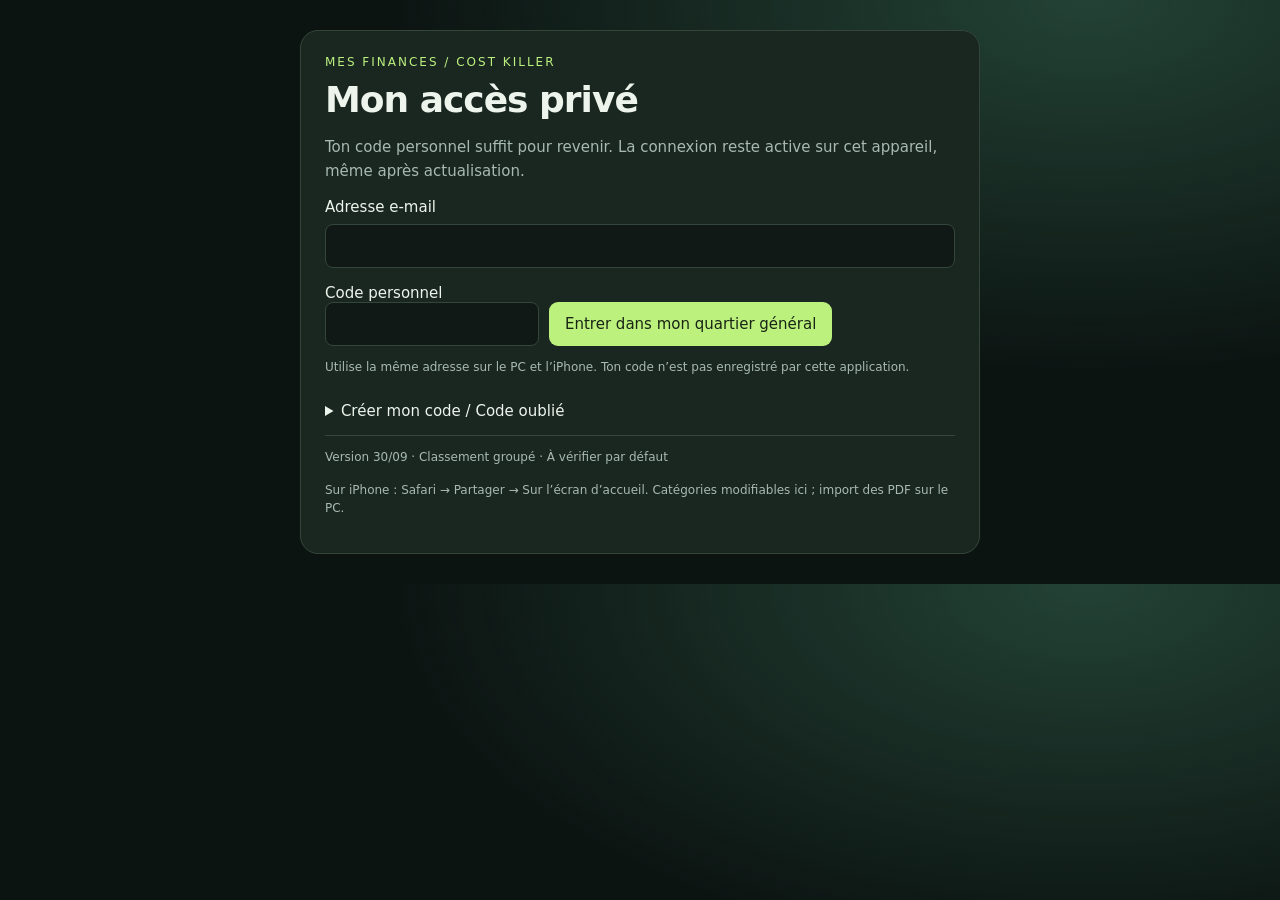
==== commit eaaa5f50: "Default to pending review and categorize matching unclassified operations" ====
--- a/finances/index.html
+++ b/finances/index.html
@@ -21,7 +21,7 @@
 <details id="recover-panel"><summary>Créer mon code / Code oublié</summary><p class="small">Une validation par e-mail permet de choisir ton code une première fois ou de le remplacer. Ensuite, aucun e-mail à chaque connexion. Renseigne ton adresse ci-dessus.</p><button id="recover-code" class="secondary">Recevoir la validation initiale</button></details>
 <form id="setup-form" hidden><h2>Choisir mon code personnel</h2><p class="small">Au moins 8 caractères. Tu peux utiliser des chiffres et des lettres.</p><label for="new-code">Nouveau code personnel</label><input id="new-code" type="password" autocomplete="new-password" minlength="8" required style="display:block;margin:8px 0"><label for="confirm-code">Confirmer le code</label><input id="confirm-code" type="password" autocomplete="new-password" minlength="8" required style="display:block;margin:8px 0"><button>Enregistrer mon code</button></form>
 <div id="session-tools" hidden><p id="cloud-account"></p><p id="cloud-freshness"></p><div class="controls"><button id="refresh-cloud">Actualiser</button><button id="sync-cloud" hidden>Synchroniser les données du PC</button><button id="change-code" class="secondary">Changer mon code</button><button id="logout-cloud" class="secondary">Déconnexion</button></div></div>
-<p class="small">Version 30/09 · Code personnel, courbes, niveaux et catégories modifiables</p>
+<p class="small">Version 30/09 · Classement groupé · À vérifier par défaut</p>
 <p id="cloud-status" role="status"></p><p class="small">Sur iPhone : Safari → Partager → Sur l’écran d’accueil. Catégories modifiables ici ; import des PDF sur le PC.</p></section><main id="overview" hidden><header><div><div class="eyebrow">Mes finances / Cost Killer</div><h1>Mon quartier général</h1><p>Comprendre mes dépenses. Faire progresser mon épargne.</p></div><div><span class="pill" id="access-kind">Consultation privée</span><p id="freshness"></p></div></header>
 
 <div class="controls"><label for="month">Période</label><select id="month"></select></div><p id="message" role="status"></p>
@@ -33,7 +33,7 @@
 <section><h2>Évolution mensuelle</h2><p class="small">Regroupement par date comptable. Les premier et dernier mois calendaires sont partiels. Les remboursements d’achats sont affichés séparément.</p><div class="scroll"><table><thead><tr><th>Mois</th><th>Ressources</th><th>Sorties hors virements propres</th><th>Remboursements achats</th><th>Objectif 10 %</th></tr></thead><tbody id="monthly"></tbody></table></div></section>
 <div class="grid"><section id="quests"><h2>Quêtes de vérification</h2><p class="small">Signaux à examiner, sans conclure à une fraude ni à un abonnement inutile.</p><div id="alerts"></div></section><section><h2>Paiements périodiques probables</h2><p class="small">Au moins trois observations. Coût annualisé au dernier montant, sans garantie de reconduction. PayPal peut regrouper plusieurs achats.</p><div id="recurrences"></div></section></div>
 <section><h2>Top 10 bénéficiaires des sorties</h2><p class="small">Sur tout l’historique, avant remboursements. Inclut les virements à qualifier : tous les bénéficiaires ne sont pas des marchands.</p><div id="merchants"></div></section>
-<section id="ledger"><h2>Opérations</h2><div class="controls"><input id="search" placeholder="Rechercher un marchand ou un libellé" aria-label="Rechercher"><select id="catfilter" aria-label="Filtrer par catégorie"><option value="">Toutes les catégories</option></select><span class="small" id="count"></span></div><p class="small">Choisis une catégorie sur chaque opération : la correction est enregistrée dans ton compte privé. Le PC récupère ces corrections et apprend les règles à la prochaine synchronisation.</p><div class="scroll"><table><thead><tr><th>Date comptable</th><th>Libellé</th><th>Montant</th><th>Catégorie</th></tr></thead><tbody id="operations"></tbody></table></div></section>
+<section id="ledger"><h2>Opérations</h2><div class="controls"><input id="search" placeholder="Rechercher un marchand ou un libellé" aria-label="Rechercher"><select id="catfilter" aria-label="Filtrer par catégorie"><option value="">Toutes les catégories</option></select><select id="reviewfilter" aria-label="Filtrer par validation"><option value="">Tous les statuts</option><option value="pending" selected>À vérifier</option><option value="done">Validées</option></select><span class="small" id="count"></span></div><p class="small">Changer une catégorie classe aussi les opérations similaires encore à classer et prépare les futurs imports. Les corrections existantes sont conservées ; les libellés ambigus comme PayPal restent individuels.</p><p class="small">Après vérification, clique sur Valider. Tu peux annuler ; changer la catégorie remet l’opération à vérifier.</p><div class="scroll"><table><thead><tr><th>Date comptable</th><th>Libellé</th><th>Montant</th><th>Catégorie et validation</th></tr></thead><tbody id="operations"></tbody></table></div></section>
 <section><h2>Contrôle des relevés</h2><div class="scroll"><table><thead><tr><th>Relevé</th><th>Solde initial</th><th>Crédits</th><th>Débits</th><th>Solde final</th><th>Écart</th></tr></thead><tbody id="checks"></tbody></table></div></section><footer>Consultation des dernières données synchronisées. Les PDF restent sur le PC. Seul le format de compte courant inspecté est accepté. Les seuils des alertes sont provisoires : doublons possibles sur 3 jours, hausses supérieures à 1 € et 5 %, petits paiements de 5 € ou moins observés au moins trois fois. Aucune action bancaire automatisée.</footer></main><nav hidden id="mobile-nav" aria-label="Navigation principale"><a href="#overview">Vue d’ensemble</a><a href="#mission">Épargne</a><a href="#priority-quests">Quêtes</a><a href="#ledger">Opérations</a></nav>
 <script>const LOCAL_TOKEN="__LOCAL_TOKEN__";const CATEGORY_KINDS={"À classer": "expense", "Crédits / prêt à la consommation": "expense", "Alimentation": "expense", "Transport": "expense", "Abonnements": "expense", "Loisirs": "expense", "Santé": "expense", "Achats / équipement": "expense", "Assurances": "expense", "Frais bancaires": "expense", "Impôts / taxes": "expense", "Trading / à qualifier": "expense", "Virement sortant / à qualifier": "expense", "Virements internes / épargne": "transfer", "Virements propres / à confirmer": "transfer", "Ressources / sociétés à qualifier": "income", "Hors périmètre personnel": "excluded", "Revenus / à qualifier": "income", "Remboursements santé": "income", "Dépôts espèces / à qualifier": "income", "Remboursements achats": "refund"};
 const $=s=>document.getElementById(s),esc=s=>String(s??'').replace(/[&<>"']/g,c=>({'&':'&amp;','<':'&lt;','>':'&gt;','"':'&quot;',"'":'&#39;'}[c]));
@@ -49,6 +49,12 @@
 function renderGame(){const p=gameProgress(data);$('rank-name').textContent=`Niveau ${p.level} · ${p.name}`;$('rank-subtitle').textContent='Ton expérience de gestion';$('rank-xp').textContent=p.xp+' XP cumulés';$('rank-next').textContent=p.next?(p.next-p.xp)+' XP avant le prochain niveau':'Dernier palier atteint';const percent=p.next?100*(p.xp-p.floor)/(p.next-p.floor):100;$('rank-bar').style.width=percent+'%';$('rank-bar').parentElement.setAttribute('aria-label',Math.round(percent)+' % vers le prochain niveau');$('rank-path').innerHTML=p.names.map((n,i)=>`<span class="rank-step ${i<p.level?'unlocked':''}">${i+1} · ${n}</span>`).join('');$('game-months').textContent=p.months;$('game-rules').textContent=p.rules;$('game-chart').innerHTML=gameChart(Object.entries(data.monthly).sort(([a],[b])=>a.localeCompare(b)).slice(-12));$('game-chart').onclick=e=>{const point=e.target.closest('.chart-point');if(point)$('chart-reading').textContent=point.getAttribute('aria-label')};$('game-chart').onfocusin=$('game-chart').onclick;$('game-target').textContent=$('target').textContent;$('game-period').textContent=$('month').value?month($('month').value):'Cumul sur tout l’historique';
 const selected=$('month').value,ops=data.operations.filter(o=>!selected||o.date.startsWith(selected));const fees=ops.filter(o=>o.amount<0&&/frais bancaires/i.test(o.category)).reduce((a,o)=>a-o.amount,0);const recent=data.alerts.filter(a=>!selected||(a.date||'').startsWith(selected));const q=[['01 · COMPLÉTER LA CARTE','Retrouver tes livrets','Rapprocher les transferts pour mesurer ton épargne réelle et valider la cible de 10 %.','Voir la mission','#mission'],['02 · TRAQUER LES FUITES','Examiner les frais bancaires',fees?euro(fees)+' de frais repérés sur la période. Vérifie leur origine et les possibilités de réduction.':'Vérifie les frais et les paiements périodiques dans ton historique.','Explorer les opérations','#ledger'],['03 · LEVER LE DOUTE',recent.length?recent[0].title:'Faire le point sur tes abonnements',recent.length?recent[0].detail:'Passe en revue les paiements périodiques : lesquels souhaites-tu vraiment conserver ?','Voir les signaux','#quests']];$('game-quests').innerHTML=q.map(([n,t,d,b,href])=>`<article class="quest-card"><span class="quest-number">${esc(n)}</span><h3>${esc(t)}</h3><p class="small">${esc(d)}</p><a class="button secondary" href="${href}">${esc(b)}</a></article>`).join('');}
 
+function categoryPeers(snapshot,op){
+ const legacyKey=o=>{const m=(o.merchant||'').trim().replace(/\s+/g,' ').toUpperCase();return !m||/PAYPAL|SUMUP|STRIPE|SQUARE|\bVIR\b|VIREMENT|DEPOT|VERSEMENT|RETRAIT|PRLV|BPCE|ALLIANZ/.test(m)?null:m+'|'+(o.amount<0)};
+ const key=o=>Object.hasOwn(o,'group_key')?o.group_key:legacyKey(o),source=key(op);
+ return source?snapshot.operations.filter(o=>o.id!==op.id&&key(o)===source&&o.category==='À classer'&&!o.reviewed_at&&!o.category_manual&&!(snapshot.pending_edits||[]).some(e=>e.id===o.id&&e.type!=='review')):[];
+}
+function reviewControls(o){return `<div style="margin-top:10px;display:flex;align-items:center;gap:10px;flex-wrap:wrap">${o.reviewed_at?'<span class="accent">✓ Validée</span>':'<span class="small">À vérifier</span>'}<button type="button" class="${o.reviewed_at?'secondary':''}" data-review="${o.id}" ${o.category==='À classer'?'disabled title="Choisis une catégorie avant de valider"':''}>${o.reviewed_at?'Annuler':'Valider'}</button></div>`;}
 function render(){const selected=$('month').value;const o=data.operations.filter(o=>!selected||o.date.startsWith(selected));const sum=(kind,sign)=>o.filter(o=>o.kind===kind&&(!sign||o.amount*sign>0)).reduce((s,o)=>s+o.amount,0);const income=sum('income'),spent=-sum('expense',-1),refund=sum('refund');$('balance').textContent=euro(data.balance);$('balanceDate').textContent='Au '+date(data.last_date)+' · ne représente pas le solde en temps réel';$('freshness').textContent=`${data.statements.length} relevés vérifiés · données au ${date(data.last_date)}`;$('income').textContent=euro(income);$('expense').textContent=euro(spent);$('refund').textContent='Remboursements d’achats : '+euro(refund);$('target').textContent=euro(Math.max(0,income)*.1);$('savings').textContent=euro(-sum('transfer'));
 const cats={};o.filter(o=>o.kind==='expense'&&o.amount<0).forEach(o=>cats[o.category]=(cats[o.category]||0)-o.amount);$('categories').innerHTML=Object.entries(cats).sort((a,b)=>b[1]-a[1]).map(([k,v])=>`<div class="row"><span>${esc(k)}</span><strong>${euro(v)}</strong></div><div class="bar"><i style="width:${spent?v/spent*100:0}%"></i></div>`).join('')||'<p>Aucune sortie sur cette période.</p>';
 $('monthly').innerHTML=Object.entries(data.monthly).map(([k,m])=>`<tr><td>${month(k)}</td><td>${euro(m.income)}</td><td>${euro(m.expense)}</td><td>${euro(m.refund)}</td><td>${euro(Math.max(0,m.income)*.1)}</td></tr>`).join('');
@@ -56,5 +62,5 @@
 $('recurrences').innerHTML=data.recurrences.map(r=>`<details><summary>${esc(r.name)}<br><strong>${euro(r.amount)}</strong> <span class="small">· ${esc(r.frequency)} · ${euro(r.annual)}/an ${r.active?'':'· ancienne'}</span></summary><p class="small">Première observation : ${date(r.first)}. ${r.count} observations.</p>${r.history.map(h=>`<div class="row small"><span>${date(h.date)}</span><span>${euro(h.amount)}</span></div>`).join('')}</details>`).join('');
 $('merchants').innerHTML=Object.entries(data.merchants).map(([k,v])=>`<div class="row quest"><span>${esc(k)}</span><strong>${euro(v)}</strong></div>`).join('');
 $('checks').innerHTML=data.statements.map(s=>`<tr><td>${date(s.end)}</td><td>${euro(s.opening)}</td><td>${euro(s.credit)}</td><td>${euro(s.debit)}</td><td>${euro(s.closing)}</td><td class="accent">${euro(s.opening+s.credit-s.debit-s.closing)}</td></tr>`).join('');renderOps();renderGame()}
-function renderOps(){const query=$('search').value.toLocaleLowerCase('fr'),category=$('catfilter').value,selected=$('month').value;const ops=data.operations.filter(o=>(!selected||o.date.startsWith(selected))&&(!category||o.category===category)&&o.label.toLocaleLowerCase('fr').includes(query)).reverse();$('count').textContent=`${ops.length} opérations · ${data.rules} règles apprises`;$('operations').innerHTML=ops.map(o=>`<tr><td>${date(o.date)}<div class="small">Op. ${date(o.operation_date)}<br>Valeur ${date(o.value_date)}</div></td><td class="label">${esc(o.merchant)}<details><summary class="small">Détail du relevé</summary>${esc(o.label)}</details></td><td class="amount ${o.amount>=0?'accent':''}">${euro(o.amount)}</td><td><select aria-label="Catégorie de l’opération ${o.id}" data-id="${o.id}">${data.category_options.map(c=>`<option${c===o.category?' selected':''}>${esc(c)}</option>`).join('')}</select></td></tr>`).join('')}
+function renderOps(){if(!data)return;const reviewFilter=$('reviewfilter').value;const query=$('search').value.toLocaleLowerCase('fr'),category=$('catfilter').value,selected=$('month').value;const ops=data.operations.filter(o=>(!selected||o.date.startsWith(selected))&&(!category||o.category===category)&&(!reviewFilter||(reviewFilter==='done'?!!o.reviewed_at:!o.reviewed_at))&&o.label.toLocaleLowerCase('fr').includes(query)).reverse();$('count').textContent=`${ops.length} opérations · ${ops.filter(o=>o.reviewed_at).length} validées · ${data.rules} règles apprises`;$('operations').innerHTML=ops.map(o=>`<tr><td>${date(o.date)}<div class="small">Op. ${date(o.operation_date)}<br>Valeur ${date(o.value_date)}</div></td><td class="label">${esc(o.merchant)}<details><summary class="small">Détail du relevé</summary>${esc(o.label)}</details></td><td class="amount ${o.amount>=0?'accent':''}">${euro(o.amount)}</td><td><select aria-label="Catégorie de l’opération ${o.id}" data-id="${o.id}">${data.category_options.map(c=>`<option${c===o.category?' selected':''}>${esc(c)}</option>`).join('')}</select>${reviewControls(o)}</td></tr>`).join('')}
 </script><script src="./config.js"></script><script src="./client.js"></script><script src="./ui.js"></script></html>
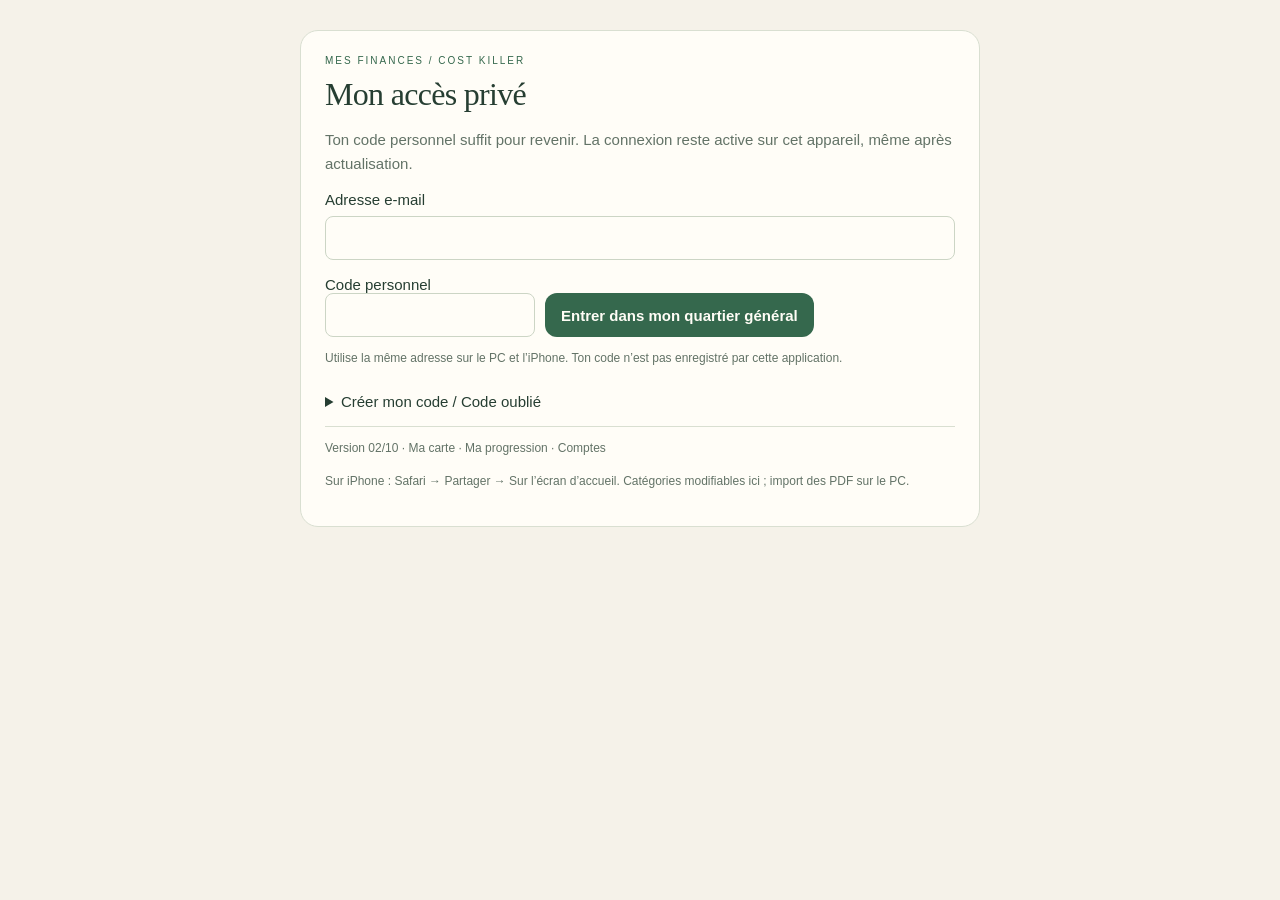
==== commit 20806b1e: "Introduce illustrated Cost Killer campaign and persistent decisions" ====
--- a/finances/index.html
+++ b/finances/index.html
@@ -1,4 +1,4 @@
-<!doctype html><html lang="fr"><meta charset="utf-8"><meta name="viewport" content="width=device-width,initial-scale=1,viewport-fit=cover"><title>Mon quartier général · Finance perso</title>
+<!doctype html><html lang="fr"><meta charset="utf-8"><meta name="viewport" content="width=device-width,initial-scale=1,viewport-fit=cover"><title>Cost Killer · Un peu plus libre</title>
 <meta http-equiv="Content-Security-Policy" content="default-src 'self'; script-src 'self' 'unsafe-inline'; style-src 'self' 'unsafe-inline'; connect-src 'self' https://odqbfcjollqjztolwjcs.supabase.co; img-src 'self' data:; object-src 'none'; base-uri 'none'"><meta name="referrer" content="no-referrer"><style>[hidden]{display:none!important}</style><meta name="theme-color" content="#101915">
 <meta name="apple-mobile-web-app-capable" content="yes">
 <meta name="apple-mobile-web-app-status-bar-style" content="black-translucent">
@@ -14,6 +14,7 @@
 @media(max-width:900px){.command,.chart-layout{grid-template-columns:1fr}.quest-deck{grid-template-columns:1fr}.command h2{font-size:26px}.game-stats{grid-template-columns:repeat(2,minmax(0,1fr))}}@media(prefers-reduced-motion:reduce){.xp-track i{transition:none}}
 </style>
 <link rel="stylesheet" href="./mobile.css">
+<link rel="stylesheet" href="./campaign.css"><script src="/campaign.js"></script>
 <section id="cloud-login" style="max-width:680px;margin:30px auto">
 <div class="eyebrow">Mes finances / Cost Killer</div><h1>Mon accès privé</h1>
 <p id="login-help">Ton code personnel suffit pour revenir. La connexion reste active sur cet appareil, même après actualisation.</p>
@@ -21,20 +22,20 @@
 <details id="recover-panel"><summary>Créer mon code / Code oublié</summary><p class="small">Une validation par e-mail permet de choisir ton code une première fois ou de le remplacer. Ensuite, aucun e-mail à chaque connexion. Renseigne ton adresse ci-dessus.</p><button id="recover-code" class="secondary">Recevoir la validation initiale</button></details>
 <form id="setup-form" hidden><h2>Choisir mon code personnel</h2><p class="small">Au moins 8 caractères. Tu peux utiliser des chiffres et des lettres.</p><label for="new-code">Nouveau code personnel</label><input id="new-code" type="password" autocomplete="new-password" minlength="8" required style="display:block;margin:8px 0"><label for="confirm-code">Confirmer le code</label><input id="confirm-code" type="password" autocomplete="new-password" minlength="8" required style="display:block;margin:8px 0"><button>Enregistrer mon code</button></form>
 <div id="session-tools" hidden><p id="cloud-account"></p><p id="cloud-freshness"></p><div class="controls"><button id="refresh-cloud">Actualiser</button><button id="sync-cloud" hidden>Synchroniser les données du PC</button><button id="change-code" class="secondary">Changer mon code</button><button id="logout-cloud" class="secondary">Déconnexion</button></div></div>
-<p class="small">Version 30/09 · Classement groupé · À vérifier par défaut</p>
-<p id="cloud-status" role="status"></p><p class="small">Sur iPhone : Safari → Partager → Sur l’écran d’accueil. Catégories modifiables ici ; import des PDF sur le PC.</p></section><main id="overview" hidden><header><div><div class="eyebrow">Mes finances / Cost Killer</div><h1>Mon quartier général</h1><p>Comprendre mes dépenses. Faire progresser mon épargne.</p></div><div><span class="pill" id="access-kind">Consultation privée</span><p id="freshness"></p></div></header>
+<p class="small">Version 02/10 · Ma carte · Ma progression · Comptes</p>
+<p id="cloud-status" role="status"></p><p class="small">Sur iPhone : Safari → Partager → Sur l’écran d’accueil. Catégories modifiables ici ; import des PDF sur le PC.</p></section><main id="overview" hidden><header><div><div class="eyebrow">Mes finances / Cost Killer</div><h1>Cost Killer</h1><p>Ton argent. Tes choix. Ta liberté.</p></div><div><span class="pill" id="access-kind">Consultation privée</span><p id="freshness"></p></div></header>
 
-<div class="controls"><label for="month">Période</label><select id="month"></select></div><p id="message" role="status"></p>
-<section class="command" aria-label="Progression Cost Killer"><div><div class="eyebrow">Ta campagne · reprendre le contrôle</div><div class="rank-header"><span class="rank-icon" aria-hidden="true">✦</span><div><h2 id="rank-name"></h2><span class="small" id="rank-subtitle"></span></div></div><div class="bar xp-track"><i id="rank-bar"></i></div><div class="row small"><span id="rank-xp"></span><span id="rank-next"></span></div><div class="rank-path" id="rank-path"></div><details><summary class="small">Comment progresser ?</summary><p class="small">Barème d’essai : 20 XP par mois de clôture importé, 10 XP par règle de classement créée (plafond : 200 XP pour les règles). Un mois n’est compté qu’une fois, même avec plusieurs comptes. Les points mesurent le suivi, jamais le montant de tes revenus. Paliers : 0, 100, 300 et 600 XP.</p></details></div><div class="game-stats"><div class="game-stat"><span class="small">MOIS DOCUMENTÉS</span><strong id="game-months"></strong><span class="small">Historique importé</span></div><div class="game-stat"><span class="small">RÈGLES APPRISES</span><strong id="game-rules"></strong><span class="small">Ton classement s’affine</span></div><div class="game-stat"><span class="small">SÉRIE D’ÉPARGNE</span><strong>À confirmer</strong><span class="small">Livrets nécessaires</span></div><div class="game-stat"><span class="small">FUITES COLMATÉES</span><strong>À confirmer</strong><span class="small">Économies réelles à valider</span></div></div></section>
+<div class="controls campaign-tools"><label for="month">Période</label><select id="month"></select></div><p id="message" role="status"></p>
+<section id="campaign" aria-label="Carte de ta campagne"></section><section id="campaign-progress" hidden></section><div id="campaign-toast" role="status" hidden></div><div id="account-book" hidden><section class="command" aria-label="Progression Cost Killer"><div><div class="eyebrow">Ta campagne · reprendre le contrôle</div><div class="rank-header"><span class="rank-icon" aria-hidden="true">✦</span><div><h2 id="rank-name"></h2><span class="small" id="rank-subtitle"></span></div></div><div class="bar xp-track"><i id="rank-bar"></i></div><div class="row small"><span id="rank-xp"></span><span id="rank-next"></span></div><div class="rank-path" id="rank-path"></div><details><summary class="small">Comment progresser ?</summary><p class="small">Barème d’essai : 20 XP par mois de clôture importé, 10 XP par règle de classement créée (plafond : 200 XP pour les règles). Un mois n’est compté qu’une fois, même avec plusieurs comptes. Les points mesurent le suivi, jamais le montant de tes revenus. Paliers : 0, 100, 300 et 600 XP.</p></details></div><div class="game-stats"><div class="game-stat"><span class="small">MOIS DOCUMENTÉS</span><strong id="game-months"></strong><span class="small">Historique importé</span></div><div class="game-stat"><span class="small">RÈGLES APPRISES</span><strong id="game-rules"></strong><span class="small">Ton classement s’affine</span></div><div class="game-stat"><span class="small">SÉRIE D’ÉPARGNE</span><strong>À confirmer</strong><span class="small">Livrets nécessaires</span></div><div class="game-stat"><span class="small">FUITES COLMATÉES</span><strong>À confirmer</strong><span class="small">Économies réelles à valider</span></div></div></section>
 <section><div class="row"><h2>Ton argent en mouvement</h2><span class="pill">12 derniers mois affichés</span></div><div class="chart-layout"><div class="chart-wrap"><div class="legend"><span style="--series:#bcf17e">Ressources</span><span style="--series:#ffc180">Sorties</span><span style="--series:#85bffa">Cible d’épargne 10 %</span></div><div id="game-chart"></div><p id="chart-reading" class="small" role="status">Sélectionne un point pour afficher son montant.</p><p class="small">Le dernier mois peut être incomplet : ne compare pas sa baisse à un mois entier. Sorties hors virements propres, avant remboursements. Les mois incomplets sont signalés dans le détail ci-dessous.</p></div><div><div class="eyebrow">Cap sur l’épargne</div><h2>Chaque mois compte.</h2><p>Observe l’écart entre les ressources et les sorties. La ligne bleue représente ta cible, pas une épargne déjà réalisée.</p><div class="chart-summary"><span class="small">CIBLE SUR LA PÉRIODE SÉLECTIONNÉE</span><strong id="game-target"></strong></div><p class="small" id="game-period"></p></div></div></section>
 <section id="priority-quests"><div class="row"><h2>Ton prochain coup à jouer</h2><span class="pill">3 quêtes prioritaires</span></div><div class="quest-deck" id="game-quests"></div><p class="game-note">Les quêtes proposent une vérification : aucun gain n’est comptabilisé avant confirmation.</p></section>
 <div class="cards"><div class="card"><div class="small">SOLDE DU DERNIER RELEVÉ</div><div class="value accent" id="balance">—</div><div class="small" id="balanceDate"></div></div><div class="card"><div class="small">RESSOURCES DE LA PÉRIODE</div><div class="value" id="income">—</div><div class="small">Hors virements propres et remboursements d’achats</div></div><div class="card"><div class="small">SORTIES À QUALIFIER / DÉPENSES</div><div class="value" id="expense">—</div><div class="small" id="refund"></div></div><div class="card"><div class="small">OBJECTIF D’ÉPARGNE</div><div class="value accent" id="target">10 %</div><div class="small">10 % des ressources · assiette provisoire</div></div></div>
 <div class="grid"><section><div class="row"><h2>Où va l’argent ?</h2><span class="pill">Classement provisoire</span></div><div id="categories"></div><p class="small">Les virements propres sont exclus des dépenses. Les virements sortants non identifiés restent à qualifier.</p></section><section id="mission"><h2>Mission : épargner 10 %</h2><p>Les relevés de livrets sont nécessaires pour valider l’épargne nette et débloquer les séries de mois réussis.</p><div class="row"><span>Virements nets sortants vers comptes propres</span><strong id="savings">—</strong></div><p class="small">Indicateur provisoire : ce montant peut être négatif en cas de retours d’argent. Il ne prouve pas une hausse du patrimoine.</p><div class="bar"><i style="width:0%"></i></div><span class="pill">Progression non certifiée</span><div class="quest"><strong>Fonds d’urgence</strong><p class="small">Objectif à définir.</p></div><div class="quest"><strong>Projet personnel & réduction des abonnements</strong><p class="small">Montant, échéance et cible à définir.</p></div><p class="small">Reste à vivre réel et projection à 30/60/90 jours : à activer après validation des charges et des revenus récurrents.</p></section></div>
 <section><h2>Évolution mensuelle</h2><p class="small">Regroupement par date comptable. Les premier et dernier mois calendaires sont partiels. Les remboursements d’achats sont affichés séparément.</p><div class="scroll"><table><thead><tr><th>Mois</th><th>Ressources</th><th>Sorties hors virements propres</th><th>Remboursements achats</th><th>Objectif 10 %</th></tr></thead><tbody id="monthly"></tbody></table></div></section>
-<div class="grid"><section id="quests"><h2>Quêtes de vérification</h2><p class="small">Signaux à examiner, sans conclure à une fraude ni à un abonnement inutile.</p><div id="alerts"></div></section><section><h2>Paiements périodiques probables</h2><p class="small">Au moins trois observations. Coût annualisé au dernier montant, sans garantie de reconduction. PayPal peut regrouper plusieurs achats.</p><div id="recurrences"></div></section></div>
+<div class="grid"><section id="quests"><h2>Signaux bancaires</h2><p class="small">Signaux à examiner, sans conclure à une fraude ni à un abonnement inutile.</p><div id="alerts"></div></section><section><h2>Paiements périodiques probables</h2><p class="small">Au moins trois observations. Coût annualisé au dernier montant, sans garantie de reconduction. PayPal peut regrouper plusieurs achats.</p><div id="recurrences"></div></section></div>
 <section><h2>Top 10 bénéficiaires des sorties</h2><p class="small">Sur tout l’historique, avant remboursements. Inclut les virements à qualifier : tous les bénéficiaires ne sont pas des marchands.</p><div id="merchants"></div></section>
 <section id="ledger"><h2>Opérations</h2><div class="controls"><input id="search" placeholder="Rechercher un marchand ou un libellé" aria-label="Rechercher"><select id="catfilter" aria-label="Filtrer par catégorie"><option value="">Toutes les catégories</option></select><select id="reviewfilter" aria-label="Filtrer par validation"><option value="">Tous les statuts</option><option value="pending" selected>À vérifier</option><option value="done">Validées</option></select><span class="small" id="count"></span></div><p class="small">Changer une catégorie classe aussi les opérations similaires encore à classer et prépare les futurs imports. Les corrections existantes sont conservées ; les libellés ambigus comme PayPal restent individuels.</p><p class="small">Après vérification, clique sur Valider. Tu peux annuler ; changer la catégorie remet l’opération à vérifier.</p><div class="scroll"><table><thead><tr><th>Date comptable</th><th>Libellé</th><th>Montant</th><th>Catégorie et validation</th></tr></thead><tbody id="operations"></tbody></table></div></section>
-<section><h2>Contrôle des relevés</h2><div class="scroll"><table><thead><tr><th>Relevé</th><th>Solde initial</th><th>Crédits</th><th>Débits</th><th>Solde final</th><th>Écart</th></tr></thead><tbody id="checks"></tbody></table></div></section><footer>Consultation des dernières données synchronisées. Les PDF restent sur le PC. Seul le format de compte courant inspecté est accepté. Les seuils des alertes sont provisoires : doublons possibles sur 3 jours, hausses supérieures à 1 € et 5 %, petits paiements de 5 € ou moins observés au moins trois fois. Aucune action bancaire automatisée.</footer></main><nav hidden id="mobile-nav" aria-label="Navigation principale"><a href="#overview">Vue d’ensemble</a><a href="#mission">Épargne</a><a href="#priority-quests">Quêtes</a><a href="#ledger">Opérations</a></nav>
+<section><h2>Contrôle des relevés</h2><div class="scroll"><table><thead><tr><th>Relevé</th><th>Solde initial</th><th>Crédits</th><th>Débits</th><th>Solde final</th><th>Écart</th></tr></thead><tbody id="checks"></tbody></table></div></section><footer>Consultation des dernières données synchronisées. Les PDF restent sur le PC. Seul le format de compte courant inspecté est accepté. Les seuils des alertes sont provisoires : doublons possibles sur 3 jours, hausses supérieures à 1 € et 5 %, petits paiements de 5 € ou moins observés au moins trois fois. Aucune action bancaire automatisée.</footer></div></main><nav hidden id="mobile-nav" aria-label="Navigation principale"><a data-view-link href="#overview">Ma carte</a><a data-view-link href="#progress">Ma progression</a><a data-view-link href="#ledger">Comptes</a></nav>
 <script>const LOCAL_TOKEN="__LOCAL_TOKEN__";const CATEGORY_KINDS={"À classer": "expense", "Crédits / prêt à la consommation": "expense", "Alimentation": "expense", "Transport": "expense", "Abonnements": "expense", "Loisirs": "expense", "Santé": "expense", "Achats / équipement": "expense", "Assurances": "expense", "Frais bancaires": "expense", "Impôts / taxes": "expense", "Trading / à qualifier": "expense", "Virement sortant / à qualifier": "expense", "Virements internes / épargne": "transfer", "Virements propres / à confirmer": "transfer", "Ressources / sociétés à qualifier": "income", "Hors périmètre personnel": "excluded", "Revenus / à qualifier": "income", "Remboursements santé": "income", "Dépôts espèces / à qualifier": "income", "Remboursements achats": "refund"};
 const $=s=>document.getElementById(s),esc=s=>String(s??'').replace(/[&<>"']/g,c=>({'&':'&amp;','<':'&lt;','>':'&gt;','"':'&quot;',"'":'&#39;'}[c]));
 const euro=n=>new Intl.NumberFormat('fr-FR',{style:'currency',currency:'EUR'}).format((n||0)/100),date=s=>s?s.split('-').reverse().join('/'):'—',month=s=>new Date(s+'-15T12:00:00').toLocaleDateString('fr-FR',{month:'long',year:'numeric'});let data;
@@ -55,12 +56,13 @@
  return source?snapshot.operations.filter(o=>o.id!==op.id&&key(o)===source&&o.category==='À classer'&&!o.reviewed_at&&!o.category_manual&&!(snapshot.pending_edits||[]).some(e=>e.id===o.id&&e.type!=='review')):[];
 }
 function reviewControls(o){return `<div style="margin-top:10px;display:flex;align-items:center;gap:10px;flex-wrap:wrap">${o.reviewed_at?'<span class="accent">✓ Validée</span>':'<span class="small">À vérifier</span>'}<button type="button" class="${o.reviewed_at?'secondary':''}" data-review="${o.id}" ${o.category==='À classer'?'disabled title="Choisis une catégorie avant de valider"':''}>${o.reviewed_at?'Annuler':'Valider'}</button></div>`;}
+function renderCampaign(){if(window.Campaign)window.Campaign.render(data,$('month').value,gameChart(Object.entries(data.monthly).sort(([a],[b])=>a.localeCompare(b)).slice(-12)));}
 function render(){const selected=$('month').value;const o=data.operations.filter(o=>!selected||o.date.startsWith(selected));const sum=(kind,sign)=>o.filter(o=>o.kind===kind&&(!sign||o.amount*sign>0)).reduce((s,o)=>s+o.amount,0);const income=sum('income'),spent=-sum('expense',-1),refund=sum('refund');$('balance').textContent=euro(data.balance);$('balanceDate').textContent='Au '+date(data.last_date)+' · ne représente pas le solde en temps réel';$('freshness').textContent=`${data.statements.length} relevés vérifiés · données au ${date(data.last_date)}`;$('income').textContent=euro(income);$('expense').textContent=euro(spent);$('refund').textContent='Remboursements d’achats : '+euro(refund);$('target').textContent=euro(Math.max(0,income)*.1);$('savings').textContent=euro(-sum('transfer'));
 const cats={};o.filter(o=>o.kind==='expense'&&o.amount<0).forEach(o=>cats[o.category]=(cats[o.category]||0)-o.amount);$('categories').innerHTML=Object.entries(cats).sort((a,b)=>b[1]-a[1]).map(([k,v])=>`<div class="row"><span>${esc(k)}</span><strong>${euro(v)}</strong></div><div class="bar"><i style="width:${spent?v/spent*100:0}%"></i></div>`).join('')||'<p>Aucune sortie sur cette période.</p>';
 $('monthly').innerHTML=Object.entries(data.monthly).map(([k,m])=>`<tr><td>${month(k)}</td><td>${euro(m.income)}</td><td>${euro(m.expense)}</td><td>${euro(m.refund)}</td><td>${euro(Math.max(0,m.income)*.1)}</td></tr>`).join('');
 $('alerts').innerHTML=`<div class="quest"><span>PRIORITÉ · DONNÉES</span><h3>Ajouter les relevés de livrets</h3><p class="small">Rapprocher les transferts et vérifier l’épargne nette.</p></div>`+data.alerts.map(a=>`<details><summary>${esc(a.title)} <span class="small">${date(a.date)}</span></summary><p>${esc(a.detail)}</p></details>`).join('');
 $('recurrences').innerHTML=data.recurrences.map(r=>`<details><summary>${esc(r.name)}<br><strong>${euro(r.amount)}</strong> <span class="small">· ${esc(r.frequency)} · ${euro(r.annual)}/an ${r.active?'':'· ancienne'}</span></summary><p class="small">Première observation : ${date(r.first)}. ${r.count} observations.</p>${r.history.map(h=>`<div class="row small"><span>${date(h.date)}</span><span>${euro(h.amount)}</span></div>`).join('')}</details>`).join('');
 $('merchants').innerHTML=Object.entries(data.merchants).map(([k,v])=>`<div class="row quest"><span>${esc(k)}</span><strong>${euro(v)}</strong></div>`).join('');
-$('checks').innerHTML=data.statements.map(s=>`<tr><td>${date(s.end)}</td><td>${euro(s.opening)}</td><td>${euro(s.credit)}</td><td>${euro(s.debit)}</td><td>${euro(s.closing)}</td><td class="accent">${euro(s.opening+s.credit-s.debit-s.closing)}</td></tr>`).join('');renderOps();renderGame()}
+$('checks').innerHTML=data.statements.map(s=>`<tr><td>${date(s.end)}</td><td>${euro(s.opening)}</td><td>${euro(s.credit)}</td><td>${euro(s.debit)}</td><td>${euro(s.closing)}</td><td class="accent">${euro(s.opening+s.credit-s.debit-s.closing)}</td></tr>`).join('');renderOps();renderGame();renderCampaign()}
 function renderOps(){if(!data)return;const reviewFilter=$('reviewfilter').value;const query=$('search').value.toLocaleLowerCase('fr'),category=$('catfilter').value,selected=$('month').value;const ops=data.operations.filter(o=>(!selected||o.date.startsWith(selected))&&(!category||o.category===category)&&(!reviewFilter||(reviewFilter==='done'?!!o.reviewed_at:!o.reviewed_at))&&o.label.toLocaleLowerCase('fr').includes(query)).reverse();$('count').textContent=`${ops.length} opérations · ${ops.filter(o=>o.reviewed_at).length} validées · ${data.rules} règles apprises`;$('operations').innerHTML=ops.map(o=>`<tr><td>${date(o.date)}<div class="small">Op. ${date(o.operation_date)}<br>Valeur ${date(o.value_date)}</div></td><td class="label">${esc(o.merchant)}<details><summary class="small">Détail du relevé</summary>${esc(o.label)}</details></td><td class="amount ${o.amount>=0?'accent':''}">${euro(o.amount)}</td><td><select aria-label="Catégorie de l’opération ${o.id}" data-id="${o.id}">${data.category_options.map(c=>`<option${c===o.category?' selected':''}>${esc(c)}</option>`).join('')}</select>${reviewControls(o)}</td></tr>`).join('')}
-</script><script src="./config.js"></script><script src="./client.js"></script><script src="./ui.js"></script></html>+</script><script src="./config.js"></script><script src="./client.js"></script><script src="./ui.js?v=campaign1"></script></html>
--- a/finances/campaign.css
+++ b/finances/campaign.css
@@ -0,0 +1,10 @@
+:root{color-scheme:light;--bg:#f5f2e9;--card:#fffdf7;--line:#d9dfd1;--muted:#637367;--mint:#35684d;--orange:#ac5e37}
+body{background:#f5f2e9;color:#263e32;font-family:Inter,'Segoe UI',sans-serif}main{max-width:1280px}h1{font-size:22px;letter-spacing:-.7px}header p{margin:5px 0}header{margin-bottom:18px}.eyebrow{font-size:10px;letter-spacing:2px}button,.button{background:#35684d;color:#fffdf6;border-radius:12px;font-weight:600}button:hover,.button:hover{filter:brightness(.94)}button:focus-visible,a:focus-visible{outline:3px solid #c57751;outline-offset:4px}button:disabled{opacity:.45;cursor:not-allowed}button.secondary,.button.secondary{color:#365341;background:transparent;border-color:#c3cdbd}select,input{background:#fffdf7;color:#263e32;border-color:#ccd5c5}a{color:#35684d}section,.card{background:#fffdf7;border-color:#d9dfd1}.pill{color:#35684d;border-color:#ccd5c5}#message{background:#e0edd7;color:#28452e}.bar{background:#e2e6d9}.bar i{background:#578666}.command,#priority-quests{display:none!important}[hidden]{display:none!important}
+#install-panel{background:transparent;padding:12px;margin:8px 0 14px}#install-panel summary{color:#526956}.campaign-tools{font-size:12px}.campaign-tools button,.campaign-tools .button{font-size:12px;padding:8px 12px}#freshness{font-size:12px}#campaign,#campaign-progress{border:0;background:transparent;padding:0;margin:24px 0}#campaign-progress{background:#fffdf7;padding:32px;border-radius:24px}.campaign-kicker{font-size:11px;letter-spacing:2px;font-weight:700;color:#758b72}.campaign-heading{display:flex;align-items:center;justify-content:space-between;gap:20px;margin:25px 0 28px}.campaign-heading h2{font-family:Georgia,serif;font-size:clamp(34px,4vw,56px);font-weight:400;letter-spacing:-1.8px;line-height:1.1;margin:14px 0}.campaign-heading em{color:#70876c;font-weight:400}.campaign-heading p{font-size:15px;margin:0}.campaign-medal{width:185px;min-width:150px;display:flex;flex-direction:column;align-items:center;justify-content:center;aspect-ratio:1;border-radius:50%;background:repeating-conic-gradient(from 2deg,#e3e8d8 0deg 4deg,#edf0e5 4deg 8deg);border:10px solid #edf0e5;box-shadow:inset 0 0 0 10px #edf0e5}.campaign-medal span{font-size:9px;letter-spacing:3px}.campaign-medal b{font:60px Georgia,serif;line-height:1.1}.campaign-medal strong{font-size:11px;text-align:center}
+.territory{position:relative;background:#e6eddc;border:1px solid #cedbc6;border-radius:30px;padding:24px 28px 16px;overflow:hidden;background-image:radial-gradient(#b8c9ad55 1px,transparent 1px);background-size:15px 15px}.territory-caption{display:flex;justify-content:space-between;font-size:10px;letter-spacing:1.6px;color:#5d7859;font-weight:650;gap:12px}.districts{display:grid;grid-template-columns:repeat(3,minmax(0,1fr));gap:14px;position:relative;margin:8px 0}.district{border:1px solid transparent;background:transparent;color:#314f3f;padding:5px 8px 18px;border-radius:22px;min-width:0;transition:transform .2s,background .2s}.district:hover{transform:translateY(-5px);filter:none;background:#f7f9f060}.district.selected{background:#fafff09c;border-color:#b0c1a2;box-shadow:0 10px 30px #4a674212}.district-scene{display:block}.district svg{width:100%;max-height:225px;display:block;filter:drop-shadow(0 8px 8px #627b5822)}.district-title{display:block;font-family:Georgia,serif;font-size:25px;font-weight:400}.district-sub{display:block;font-size:12px;margin-top:8px;color:#62715d}.map-note{text-align:center;font-size:11px;color:#74816a;margin:12px 0 0}
+.district-intro{display:flex;justify-content:space-between;gap:20px;align-items:center;margin:34px 0 22px}.district-intro h3{font:30px Georgia,serif;letter-spacing:-.6px;margin:10px 0}.district-intro p{font-size:13px;margin:0}.potential{font:32px Georgia,serif;text-align:right;min-width:150px}.potential small{display:block;font:11px 'Segoe UI',sans-serif;color:#798474;max-width:180px;margin-top:6px}.action-deck{display:grid;grid-template-columns:repeat(3,minmax(0,1fr));gap:17px}.action-card{background:#fffdf7;border:1px solid #dce1d2;border-radius:20px;padding:22px;display:flex;flex-direction:column;box-shadow:0 4px 0 #e8e8dc}.action-card h4{font-size:15px;line-height:1.5;min-height:44px;margin:13px 0;overflow-wrap:anywhere}.action-type{align-self:flex-start;background:#f1ead8;color:#8c7651;border-radius:5px;padding:5px 8px;text-transform:uppercase;font-size:9px;letter-spacing:1px}.annual-cost{font:36px Georgia,serif;color:#43644b}.annual-cost small{font:12px 'Segoe UI',sans-serif;margin-left:5px;color:#7e8977}.action-card p{font-size:12px;line-height:1.6;flex:1}.action-buttons{display:flex;gap:8px;flex-wrap:wrap;margin-top:15px}.action-buttons button{font-size:12px;flex:1;white-space:nowrap;padding:11px}.action-buttons .text-button{background:transparent;color:#985c3f;flex-basis:100%;padding:8px 0;text-align:left;font-weight:500;white-space:normal}.campaign-foot{display:flex;justify-content:space-between;gap:15px;font-size:12px;margin:28px 0;color:#7f8978}.chapter-card{display:flex;gap:22px;padding:30px;border:1px dashed #b7c5ad;border-radius:20px;background:#edf0e5;grid-column:1/-1}.chapter-card h3{font:26px Georgia,serif;margin:0}.chapter-card p{max-width:620px;font-size:14px}.big-symbol{font:60px Georgia,serif;color:#9ba982}.next-actions>div,.decision-log>div{display:flex;align-items:center;gap:20px;justify-content:space-between;padding:18px 0;border-bottom:1px solid #d9dfd1}.next-actions small,.decision-log small{display:block;font-size:12px;color:#76836e;margin-top:7px}.next-actions{margin-top:16px}.next-actions strong,.decision-log strong{font-size:13px;overflow-wrap:anywhere}.next-actions button,.decision-log button{font-size:12px;flex-shrink:0}.milestones{display:grid;grid-template-columns:repeat(3,1fr);gap:15px;margin:28px 0}.milestone{display:flex;flex-direction:column;align-items:center;gap:12px;padding:25px 12px;border-radius:18px;background:#f0f0e8;color:#8a9581;text-align:center}.milestone>span{font-size:34px}.milestone strong{font-size:13px}.milestone small{font-size:10px;text-transform:uppercase;letter-spacing:2px}.milestone.earned{background:#e5edd6;color:#3e6447}.campaign-meter{font-size:12px;margin:25px 0 40px}progress{width:100%;height:10px;accent-color:#628356;display:block;margin-top:12px}.campaign-meter progress::-webkit-progress-bar{background:#e5e8dd;border-radius:8px}.campaign-meter progress::-webkit-progress-value{background:#628356;border-radius:8px}#campaign-toast{position:fixed;bottom:90px;left:50%;transform:translateX(-50%);background:#34533e;color:#fffdf7;padding:16px 24px;border-radius:14px;max-width:calc(100% - 30px);width:max-content;box-shadow:0 8px 30px #18331e33;z-index:20;font-size:13px;pointer-events:none}.celebrate{animation:choice-pop .5s ease-out} @keyframes choice-pop{from{opacity:0;translate:0 12px;scale:.96}to{opacity:1;translate:0 0;scale:1}}
+#mobile-nav{background:#fffdf4ed;border-color:#d6ddcb;box-shadow:0 5px 25px #53644922}#mobile-nav a{color:#6d7f66}#mobile-nav a[aria-current="page"],#mobile-nav a:hover{background:#e4ebd9;color:#345b3f}.chart-point{stroke:#fffdf7;stroke-width:1}.chart-summary{border-color:#628356}#account-book{padding-top:20px}#cloud-login{background:#fffdf7}#cloud-login h1{font:32px Georgia,serif}#cloud-login p{color:#637367}.finance-chart{background:#344b3f;border-radius:16px;padding:12px}
+@media(max-width:700px){main{padding-top:18px}.campaign-heading{margin:25px 0 20px}.campaign-medal{min-width:90px;width:100px;border-width:6px}.campaign-medal b{font-size:36px}.campaign-medal strong{font-size:9px}.campaign-medal span{font-size:8px;letter-spacing:1px}.campaign-heading p{font-size:12px;max-width:220px}.campaign-heading h2{font-size:35px}.territory{padding:16px 8px 12px;border-radius:22px}.territory-caption{font-size:8px;letter-spacing:.6px;padding:0 9px}.districts{gap:3px;margin-top:20px}.district{padding:0 2px 14px;border-radius:15px}.district-title{font-size:15px}.district-sub{font-size:9px;padding:0 4px;line-height:1.4}.district svg{min-height:95px}.map-note{font-size:9px}.district-intro{align-items:flex-start;flex-direction:column;gap:15px}.district-intro h3{font-size:26px}.potential{text-align:left;font-size:27px}.potential small{display:inline;font-size:10px;margin-left:8px}.action-deck{grid-template-columns:1fr}.action-card{padding:20px}.action-card h4{min-height:0;margin:8px 0}.action-card .annual-cost{font-size:32px}.action-buttons{margin-top:5px}.campaign-foot{flex-direction:column}.chapter-card{padding:20px;gap:12px}.big-symbol{font-size:40px}.milestones{gap:7px}.milestone{padding:18px 7px}.milestone strong{font-size:11px}.milestone small{font-size:8px;letter-spacing:0}#campaign-progress{padding:22px 16px}.next-actions>div{align-items:flex-start;flex-direction:column}#mobile-nav a{font-size:12px}.campaign-tools{gap:6px}.campaign-tools .button,.campaign-tools button{font-size:11px;padding:8px}header .pill{font-size:10px}#install-panel{font-size:12px}.decision-log>div{gap:8px}}
+@media(prefers-reduced-motion:reduce){.celebrate{animation:none}.district{transition:none}html{scroll-behavior:auto}}
+#cloud-login:has(#session-tools:not([hidden])){max-width:1216px!important;margin:8px auto!important;padding:12px 18px}#cloud-login:has(#session-tools:not([hidden]))>h1,#cloud-login:has(#session-tools:not([hidden]))>.eyebrow,#cloud-login:has(#session-tools:not([hidden]))>p.small{display:none}#cloud-login:has(#session-tools:not([hidden])) p{margin:5px 0;font-size:12px}
+body:has(#account-book[hidden]) #install-panel,body:has(#account-book[hidden]) .campaign-tools>a,body:has(#account-book[hidden]) .campaign-tools>button{display:none}.campaign-tools{justify-content:flex-end} @media(max-width:700px){header{gap:10px}.campaign-heading{align-items:flex-start}.campaign-heading h2{font-size:31px;letter-spacing:-1px}.campaign-heading .campaign-medal{margin-top:30px;min-width:85px;width:85px}.campaign-tools{justify-content:flex-start}.campaign-tools select{min-width:160px}}
